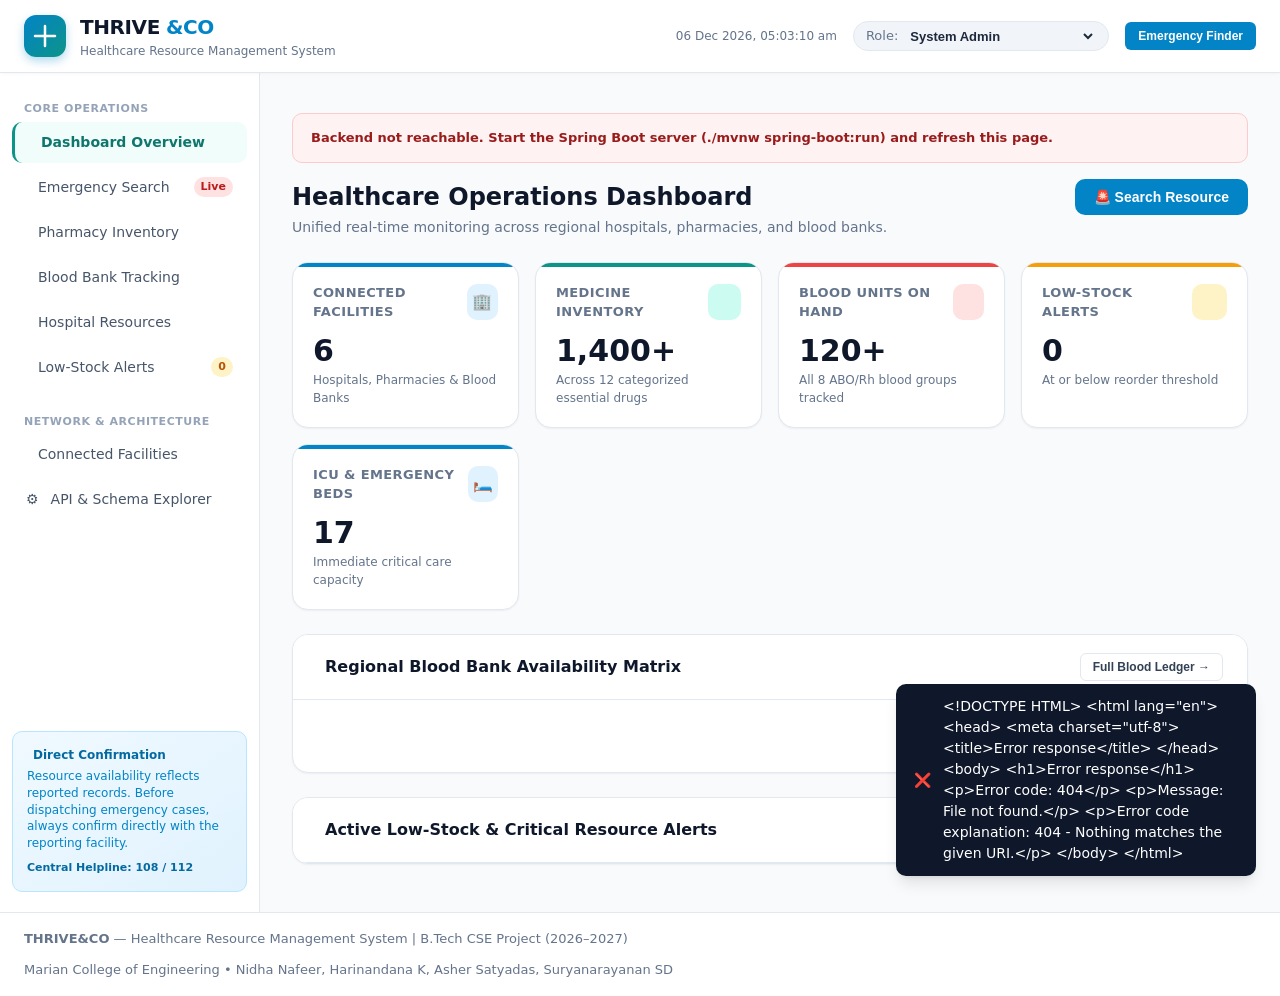
==== src/main/resources/static/index.html @ 0cb7cd48 "feat: initialize Spring Boot backend and migrate project structure to ThriveCo Java application" ====
<!DOCTYPE html>
<html lang="en">
<head>
  <meta charset="UTF-8">
  <meta name="viewport" content="width=device-width, initial-scale=1.0">
  <title>THRIVE&CO - Healthcare Resource Management System</title>
  <link rel="icon" type="image/svg+xml" href="favicon.svg">
  <link rel="stylesheet" href="style.css">
</head>
<body>

  <!-- ACADEMIC BANNER -->
  
    

  <!-- MAIN HEADER -->
  <header class="main-header">
    <div class="brand-section">
      <div class="brand-logo-icon">
        <svg width="24" height="24" viewBox="0 0 24 24" fill="none" stroke="currentColor" stroke-width="2.5" stroke-linecap="round" stroke-linejoin="round">
          <path d="M12 2v20M2 12h20"/>
        </svg>
      </div>
      <div class="brand-titles">
        <h1>THRIVE<span>&amp;CO</span></h1>
        <p>Healthcare Resource Management System</p>
      </div>
    </div>

    <div class="header-controls">
      <div style="font-size: 12px; color: var(--slate-500); display: flex; align-items: center; gap: 6px;">
        <span></span> <span id="liveClock">Loading time...</span>
      </div>

      <!-- ROLE SWITCHER (Chapter 3 & 8) -->
      <div class="role-badge-box">
        <span class="role-label">Role:</span>
        <select id="userRoleSelect" class="role-select">
          <option value="System Admin" selected> System Admin</option>
          <option value="Hospital Staff"> Hospital Staff</option>
          <option value="Pharmacy Staff"> Pharmacy Staff</option>
          <option value="Blood Bank Officer"> Blood Bank Officer</option>
          <option value="Emergency Search User">🔍 Emergency Search User</option>
        </select>
      </div>

      <div class="quick-action-btns">
        <button class="btn btn-primary btn-sm" onclick="window.switchTabToEmergency()">
          Emergency Finder
        </button>
      </div>
    </div>
  </header>

  <!-- APPLICATION SHELL -->
  <div class="app-container">

    <!-- SIDEBAR NAVIGATION -->
    <nav class="sidebar">
      <div>
        <div class="nav-group-title">Core Operations</div>
        <ul class="nav-links">
          <li>
            <a href="#" class="nav-item active" data-tab="dashboard">
              <span></span> Dashboard Overview
            </a>
          </li>
          <li>
            <a href="#" class="nav-item" data-tab="emergency-search">
              <span></span> Emergency Search
              <span class="badge badge-danger">Live</span>
            </a>
          </li>
          <li>
            <a href="#" class="nav-item" data-tab="pharmacy">
              <span></span> Pharmacy Inventory
            </a>
          </li>
          <li>
            <a href="#" class="nav-item" data-tab="blood-bank">
              <span></span> Blood Bank Tracking
            </a>
          </li>
          <li>
            <a href="#" class="nav-item" data-tab="hospital">
              <span></span> Hospital Resources
            </a>
          </li>
          <li>
            <a href="#" class="nav-item" data-tab="alerts">
              <span></span> Low-Stock Alerts
              <span id="sidebarAlertBadge" class="badge badge-warning">0</span>
            </a>
          </li>
        </ul>

        <div class="nav-group-title" style="margin-top: 18px;">Network &amp; Architecture</div>
        <ul class="nav-links">
          <li>
            <a href="#" class="nav-item" data-tab="facilities">
              <span></span> Connected Facilities
            </a>
          </li>
          <li>
            <a href="#" class="nav-item" data-tab="api-explorer">
              <span>⚙️</span> API &amp; Schema Explorer
            </a>
          </li>
        </ul>
      </div>

      <div class="sidebar-bottom-card">
        <h4><span></span> Direct Confirmation</h4>
        <p>Resource availability reflects reported records. Before dispatching emergency cases, always confirm directly with the reporting facility.</p>
        <div style="font-weight: 700; color: #0369a1; font-size: 11px;">Central Helpline: 108 / 112</div>
      </div>
    </nav>

    <!-- CONTENT WORKSPACE -->
    <main class="content-area">

      <!-- ===================================================================
           1. DASHBOARD OVERVIEW TAB
           =================================================================== -->
      <section id="tab-dashboard" class="tab-pane active">
        <div class="page-header">
          <div class="page-header-text">
            <h2>Healthcare Operations Dashboard</h2>
            <p>Unified real-time monitoring across regional hospitals, pharmacies, and blood banks.</p>
          </div>
          <div class="page-actions">
            <button class="btn btn-primary" onclick="window.switchTabToEmergency()">🚨 Search Resource</button>
          </div>
        </div>

        <!-- Metrics Grid -->
        <div class="metrics-grid">
          <div class="metric-card primary">
            <div class="metric-header">
              <span class="metric-title">Connected Facilities</span>
              <div class="metric-icon icon-primary">🏢</div>
            </div>
            <div id="dashCountFacilities" class="metric-value">6</div>
            <div class="metric-sub">Hospitals, Pharmacies &amp; Blood Banks</div>
          </div>

          <div class="metric-card secondary">
            <div class="metric-header">
              <span class="metric-title">Medicine Inventory</span>
              <div class="metric-icon icon-secondary"></div>
            </div>
            <div id="dashCountMedicines" class="metric-value">1,400+</div>
            <div class="metric-sub">Across 12 categorized essential drugs</div>
          </div>

          <div class="metric-card danger">
            <div class="metric-header">
              <span class="metric-title">Blood Units On Hand</span>
              <div class="metric-icon icon-danger"></div>
            </div>
            <div id="dashCountBlood" class="metric-value">120+</div>
            <div class="metric-sub">All 8 ABO/Rh blood groups tracked</div>
          </div>

          <div class="metric-card warning">
            <div class="metric-header">
              <span class="metric-title">Low-Stock Alerts</span>
              <div class="metric-icon icon-warning"></div>
            </div>
            <div id="dashCountAlerts" class="metric-value">0</div>
            <div class="metric-sub">At or below reorder threshold</div>
          </div>

          <div class="metric-card primary">
            <div class="metric-header">
              <span class="metric-title">ICU &amp; Emergency Beds</span>
              <div class="metric-icon icon-primary">🛏️</div>
            </div>
            <div id="dashCountBeds" class="metric-value">17</div>
            <div class="metric-sub">Immediate critical care capacity</div>
          </div>
        </div>

        <!-- Blood Units Quick Glance Matrix -->
        <div class="section-card">
          <div class="section-card-header">
            <h3 class="section-card-title"><span></span> Regional Blood Bank Availability Matrix</h3>
            <button class="btn btn-outline btn-sm" onclick="window.switchTabToBlood()">Full Blood Ledger →</button>
          </div>
          <div class="section-card-body">
            <div id="dashBloodMatrix" class="blood-matrix"></div>
          </div>
        </div>

        <!-- Recent Critical Alerts -->
        <div class="section-card">
          <div class="section-card-header">
            <h3 class="section-card-title"><span></span> Active Low-Stock &amp; Critical Resource Alerts</h3>
            <button class="btn btn-outline btn-sm" onclick="window.switchTabToAlerts()">View All Alerts →</button>
          </div>
          <div class="section-card-body" style="padding: 0;">
            <div id="dashAlertsList"></div>
          </div>
        </div>
      </section>

      <!-- ===================================================================
           2. EMERGENCY RESOURCE SEARCH TAB (Section 5.4)
           =================================================================== -->
      <section id="tab-emergency-search" class="tab-pane">
        <div class="emergency-banner">
          <h3> Emergency Healthcare Resource Search</h3>
          <p>
            Quickly locate emergency medicines, blood group reserves, and critical supplies across participating hospitals and pharmacies. Results display verified reporting facility and freshness timestamps.
          </p>

          <div class="search-mode-tabs">
            <button class="search-mode-btn active" data-mode="all">All Resources</button>
            <button class="search-mode-btn" data-mode="medicine">Medicines Only</button>
            <button class="search-mode-btn" data-mode="blood">Blood Stock Only</button>
          </div>
        </div>

        <div class="section-card">
          <div class="section-card-body">
            <!-- Search bar -->
            <div class="filter-bar">
              <div class="search-input-wrapper">
                <span class="search-icon">🔍</span>
                <input type="text" id="emergencySearchInput" class="search-input" placeholder="Type medicine name (e.g. Adrenaline, Meropenem) or blood group (e.g. O-, A+)...">
              </div>
              <button class="btn btn-outline" onclick="window.resetEmergencySearch()">Clear Filter</button>
            </div>

            <!-- Quick blood chips selector -->
            <div id="searchBloodChipsWrapper" style="margin-bottom: 20px;">
              <span style="font-size: 13px; font-weight: 600; color: var(--slate-600); margin-right: 8px;">Filter Blood Group:</span>
              <div class="blood-selector-chips" style="display: inline-flex;">
                <button class="blood-chip active" data-group="ALL">All</button>
                <button class="blood-chip" data-group="O+">O+</button>
                <button class="blood-chip" data-group="O-">O-</button>
                <button class="blood-chip" data-group="A+">A+</button>
                <button class="blood-chip" data-group="A-">A-</button>
                <button class="blood-chip" data-group="B+">B+</button>
                <button class="blood-chip" data-group="B-">B-</button>
                <button class="blood-chip" data-group="AB+">AB+</button>
                <button class="blood-chip" data-group="AB-">AB-</button>
              </div>
            </div>

            <!-- Search Results Header -->
            <div style="display: flex; justify-content: space-between; align-items: center; margin-bottom: 16px;">
              <h4 style="font-size: 15px; font-weight: 700; color: var(--slate-800);" id="searchResultsCount">Search Results</h4>
              <span style="font-size: 12px; color: var(--slate-500);"> Real-time query matching</span>
            </div>

            <!-- Results Grid -->
            <div id="emergencySearchResults" class="search-results-grid"></div>
          </div>
        </div>
      </section>

      <!-- ===================================================================
           3. PHARMACY INVENTORY TAB (Section 5.2)
           =================================================================== -->
      <section id="tab-pharmacy" class="tab-pane">
        <div class="page-header">
          <div class="page-header-text">
            <h2>Pharmacy Inventory Management</h2>
            <p>Maintain medicine stocks, monitor reorder levels, and manage batch allocations.</p>
          </div>
          <div class="page-actions">
            <button class="btn btn-primary admin-only-action" onclick="window.openAddMedicineModal()">+ Add Medicine Stock</button>
          </div>
        </div>

        <div class="section-card">
          <div class="section-card-body">
            <div class="filter-bar">
              <div class="search-input-wrapper">
                <span class="search-icon">🔍</span>
                <input type="text" id="pharmaSearchInput" class="search-input" placeholder="Search medicine name, category, or generic...">
              </div>
              <select id="pharmaFacilityFilter" class="filter-select">
                <option value="ALL">All Facilities</option>
              </select>
              <label style="display: flex; align-items: center; gap: 8px; font-size: 14px; font-weight: 600; color: var(--slate-700); cursor: pointer;">
                <input type="checkbox" id="pharmaLowStockFilter">
                <span>Show Low-Stock Only (TC-07)</span>
              </label>
            </div>

            <div class="table-responsive">
              <table class="data-table">
                <thead>
                  <tr>
                    <th>Item ID</th>
                    <th>Medicine Name &amp; Batch</th>
                    <th>Therapeutic Category</th>
                    <th>Current Quantity</th>
                    <th>Reorder Level</th>
                    <th>Facility Provider</th>
                    <th>Last Updated</th>
                    <th>Actions</th>
                  </tr>
                </thead>
                <tbody id="pharmacyTableBody"></tbody>
              </table>
            </div>
          </div>
        </div>
      </section>

      <!-- ===================================================================
           4. BLOOD BANK TRACKING TAB (Section 5.3)
           =================================================================== -->
      <section id="tab-blood-bank" class="tab-pane">
        <div class="page-header">
          <div class="page-header-text">
            <h2>Blood Bank Inventory &amp; Transfusion Ledger</h2>
            <p>Track ABO/Rh blood groups, components (PRBC, Platelets, FFP), and storage conditions.</p>
          </div>
          <div class="page-actions">
            <button class="btn btn-danger admin-only-action" onclick="window.openAddBloodModal()">+ Record Blood Units</button>
          </div>
        </div>

        <div class="section-card">
          <div class="section-card-header">
            <h3 class="section-card-title"><span></span> Group Reserve Status</h3>
          </div>
          <div class="section-card-body">
            <div id="bloodBankMatrix" class="blood-matrix"></div>
          </div>
        </div>

        <div class="section-card">
          <div class="section-card-body">
            <div class="filter-bar">
              <select id="bloodGroupFilter" class="filter-select">
                <option value="ALL">All Blood Groups</option>
                <option value="O+">O Positive (O+)</option>
                <option value="O-">O Negative (O-)</option>
                <option value="A+">A Positive (A+)</option>
                <option value="A-">A Negative (A-)</option>
                <option value="B+">B Positive (B+)</option>
                <option value="B-">B Negative (B-)</option>
                <option value="AB+">AB Positive (AB+)</option>
                <option value="AB-">AB Negative (AB-)</option>
              </select>

              <select id="bloodFacilityFilter" class="filter-select">
                <option value="ALL">All Connected Blood Banks</option>
              </select>
            </div>

            <div class="table-responsive">
              <table class="data-table">
                <thead>
                  <tr>
                    <th>Record ID</th>
                    <th>Blood Group</th>
                    <th>Component</th>
                    <th>Available Quantity</th>
                    <th>Stock Status</th>
                    <th>Facility &amp; Temp</th>
                    <th>Last Updated</th>
                    <th>Actions</th>
                  </tr>
                </thead>
                <tbody id="bloodTableBody"></tbody>
              </table>
            </div>
          </div>
        </div>
      </section>

      <!-- ===================================================================
           5. HOSPITAL RESOURCES TAB (Section 5.1)
           =================================================================== -->
      <section id="tab-hospital" class="tab-pane">
        <div class="page-header">
          <div class="page-header-text">
            <h2>Hospital Medical Resources &amp; Bed Capacity</h2>
            <p>Coordinate intensive care beds, ventilator suites, medical oxygen, and monitors.</p>
          </div>
          <div class="page-actions">
            <button class="btn btn-secondary admin-only-action" onclick="window.openAddHospitalResModal()">+ Add Hospital Resource</button>
          </div>
        </div>

        <div class="section-card">
          <div class="section-card-body">
            <div class="table-responsive">
              <table class="data-table">
                <thead>
                  <tr>
                    <th>Resource ID</th>
                    <th>Asset Name &amp; Category</th>
                    <th>Hospital Facility</th>
                    <th>Total Capacity</th>
                    <th>Available Units</th>
                    <th>Utilization</th>
                    <th>Last Updated</th>
                    <th>Actions</th>
                  </tr>
                </thead>
                <tbody id="hospitalTableBody"></tbody>
              </table>
            </div>
          </div>
        </div>
      </section>

      <!-- ===================================================================
           6. LOW-STOCK ALERTS TAB (Section 5.5)
           =================================================================== -->
      <section id="tab-alerts" class="tab-pane">
        <div class="page-header">
          <div class="page-header-text">
            <h2>Automated Low-Stock Alert Center</h2>
            <p>Algorithmic threshold monitoring flags medicine and blood stock needing immediate replenishment.</p>
          </div>
        </div>

        <div class="verification-notice">
          <span>⚙️</span>
          <div>
            <strong>Configurable Reorder Rule (Section 5.5)</strong>
            <p style="margin-top: 2px;">
              Whenever <code>currentQuantity &le; reorderLevel</code>, a Warning flag is raised. Quantities below 50% threshold or &le; 2 units trigger a <strong>Critical Flag</strong>.
            </p>
          </div>
        </div>

        <div id="alertsListContainer"></div>
      </section>

      <!-- ===================================================================
           7. CONNECTED FACILITIES DIRECTORY (Section 5.6)
           =================================================================== -->
      <section id="tab-facilities" class="tab-pane">
        <div class="page-header">
          <div class="page-header-text">
            <h2>Connected Regional Healthcare Network</h2>
            <p>Authorized hospitals, medical stores, community pharmacies, and regional blood banks.</p>
          </div>
          <div class="page-actions">
            <button class="btn btn-primary admin-only-action" onclick="window.openAddFacilityModal()">+ Connect New Facility</button>
          </div>
        </div>

        <div id="facilitiesGrid" class="search-results-grid"></div>
      </section>

      <!-- ===================================================================
           8. API & MONGODB SCHEMA EXPLORER (Chapter 7 & Appendix A)
           =================================================================== -->
      <section id="tab-api-explorer" class="tab-pane">
        <div class="page-header">
          <div class="page-header-text">
            <h2>API Routes &amp; Database Explorer</h2>
            <p>Live Java/Spring Boot REST API responses and the Neon PostgreSQL data model.</p>
          </div>
        </div>

        <div class="metrics-grid">
          <div class="metric-card">
            <span class="metric-title">Test Appendix A API Route</span>
            <div style="display: flex; flex-direction: column; gap: 8px; margin-top: 12px;">
              <button class="btn btn-outline btn-sm" onclick="window.testApiRoute('GET /api/facilities')">GET /api/facilities</button>
              <button class="btn btn-outline btn-sm" onclick="window.testApiRoute('GET /api/medicines')">GET /api/medicines</button>
              <button class="btn btn-outline btn-sm" onclick="window.testApiRoute('GET /api/blood-stock')">GET /api/blood-stock</button>
              <button class="btn btn-outline btn-sm" onclick="window.testApiRoute('GET /api/alerts')">GET /api/alerts</button>
              <button class="btn btn-outline btn-sm" onclick="window.testApiRoute('GET /api/hospital-resources')">GET /api/hospital-resources</button>
              <button class="btn btn-outline btn-sm" onclick="window.testApiRoute('GET /api/users')">GET /api/users</button>
              <button class="btn btn-outline btn-sm" onclick="window.testApiRoute('GET /api/dashboard/metrics')">GET /api/dashboard/metrics</button>
            </div>
          </div>

          <div style="grid-column: span 2;">
            <div class="section-card" style="margin-bottom: 0;">
              <div class="section-card-header">
                <span id="apiActiveRouteTitle" style="font-family: monospace; font-weight: 700; color: #0284c7;">API Response JSON Viewer</span>
                <button class="btn btn-outline btn-sm" onclick="navigator.clipboard.writeText(document.getElementById('apiResponseJson').textContent); window.showToast('Copied JSON payload to clipboard', 'success');">📋 Copy Payload</button>
              </div>
              <div class="section-card-body" style="padding: 12px;">
                <pre id="apiResponseJson" class="code-preview" style="max-height: 380px;">Loading database state...</pre>
              </div>
            </div>
          </div>
        </div>
      </section>

    </main>
  </div>

  <!-- =======================================================================
       MODAL 1: ADD / EDIT MEDICINE (TC-01, TC-02, TC-03)
       ======================================================================= -->
  <div id="medicineModal" class="modal-overlay">
    <div class="modal-dialog">
      <div class="modal-header">
        <h3 id="medFormTitle">Add Medicine Stock Record</h3>
        <button class="modal-close-btn" onclick="window.closeModal('medicineModal')">&times;</button>
      </div>
      <form id="medicineForm">
        <div class="modal-body">
          <input type="hidden" id="medFormId">
          <div class="form-group">
            <label class="form-label" for="medFormName">Medicine Name &amp; Strength *</label>
            <input type="text" id="medFormName" class="form-control" placeholder="e.g. Adrenaline 1mg/ml Injection" required>
          </div>
          <div class="form-row">
            <div class="form-group">
              <label class="form-label" for="medFormCategory">Category</label>
              <select id="medFormCategory" class="form-control">
                <option value="Emergency &amp; Critical Care">Emergency &amp; Critical Care</option>
                <option value="Emergency &amp; Resuscitation">Emergency &amp; Resuscitation</option>
                <option value="Antibiotics">Antibiotics</option>
                <option value="Reserve Antibiotics">Reserve Antibiotics</option>
                <option value="Analgesic &amp; Antipyretic">Analgesic &amp; Antipyretic</option>
                <option value="Cardiovascular &amp; Antiarrhythmic">Cardiovascular &amp; Antiarrhythmic</option>
                <option value="Antiarrhythmic / Cardiac">Antiarrhythmic / Cardiac</option>
                <option value="Anticoagulants">Anticoagulants</option>
                <option value="Intravenous Fluids">Intravenous Fluids</option>
                <option value="Endocrinology">Endocrinology</option>
                <option value="Corticosteroids">Corticosteroids</option>
                <option value="General Therapeutics">General Therapeutics</option>
              </select>
            </div>
            <div class="form-group">
              <label class="form-label" for="medFormFacility">Facility *</label>
              <select id="medFormFacility" class="form-control" required></select>
            </div>
          </div>
          <div class="form-row">
            <div class="form-group">
              <label class="form-label" for="medFormQty">Current Quantity (non-negative) *</label>
              <input type="number" id="medFormQty" class="form-control" min="0" placeholder="0" required>
            </div>
            <div class="form-group">
              <label class="form-label" for="medFormUnit">Unit</label>
              <select id="medFormUnit" class="form-control">
                <option value="Ampoules">Ampoules</option>
                <option value="Vials">Vials</option>
                <option value="Bottles">Bottles</option>
                <option value="Tablets">Tablets</option>
                <option value="Strips">Strips</option>
                <option value="Boxes">Boxes</option>
              </select>
            </div>
          </div>
          <div class="form-row">
            <div class="form-group">
              <label class="form-label" for="medFormReorder">Reorder Threshold *</label>
              <input type="number" id="medFormReorder" class="form-control" min="0" placeholder="25" required>
            </div>
            <div class="form-group">
              <label class="form-label" for="medFormBatch">Batch Number</label>
              <input type="text" id="medFormBatch" class="form-control" placeholder="e.g. BAT-2026A">
            </div>
          </div>
        </div>
        <div class="modal-footer">
          <button type="button" class="btn btn-outline" onclick="window.closeModal('medicineModal')">Cancel</button>
          <button type="submit" class="btn btn-primary">Save Record</button>
        </div>
      </form>
    </div>
  </div>

  <!-- =======================================================================
       MODAL 2: ADD / EDIT BLOOD UNITS (TC-06)
       ======================================================================= -->
  <div id="bloodModal" class="modal-overlay">
    <div class="modal-dialog">
      <div class="modal-header">
        <h3 id="bloodFormTitle">Add Blood Unit Record</h3>
        <button class="modal-close-btn" onclick="window.closeModal('bloodModal')">&times;</button>
      </div>
      <form id="bloodForm">
        <div class="modal-body">
          <input type="hidden" id="bloodFormId">
          <div class="form-row">
            <div class="form-group">
              <label class="form-label" for="bloodFormGroup">Blood Group *</label>
              <select id="bloodFormGroup" class="form-control" required>
                <option value="O+">O Positive (O+)</option>
                <option value="O-">O Negative (O-)</option>
                <option value="A+">A Positive (A+)</option>
                <option value="A-">A Negative (A-)</option>
                <option value="B+">B Positive (B+)</option>
                <option value="B-">B Negative (B-)</option>
                <option value="AB+">AB Positive (AB+)</option>
                <option value="AB-">AB Negative (AB-)</option>
              </select>
            </div>
            <div class="form-group">
              <label class="form-label" for="bloodFormComponent">Component</label>
              <select id="bloodFormComponent" class="form-control">
                <option value="Whole Blood">Whole Blood</option>
                <option value="Packed Red Blood Cells (PRBC)">Packed Red Blood Cells (PRBC)</option>
                <option value="Platelet Concentrate (RDP)">Platelet Concentrate (RDP)</option>
                <option value="Fresh Frozen Plasma (FFP)">Fresh Frozen Plasma (FFP)</option>
              </select>
            </div>
          </div>
          <div class="form-group">
            <label class="form-label" for="bloodFormFacility">Facility *</label>
            <select id="bloodFormFacility" class="form-control" required></select>
          </div>
          <div class="form-row">
            <div class="form-group">
              <label class="form-label" for="bloodFormQty">Quantity (Units) *</label>
              <input type="number" id="bloodFormQty" class="form-control" min="0" required>
            </div>
            <div class="form-group">
              <label class="form-label" for="bloodFormTemp">Storage Temperature</label>
              <input type="text" id="bloodFormTemp" class="form-control" value="2°C - 6°C">
            </div>
          </div>
        </div>
        <div class="modal-footer">
          <button type="button" class="btn btn-outline" onclick="window.closeModal('bloodModal')">Cancel</button>
          <button type="submit" class="btn btn-danger">Save Blood Stock</button>
        </div>
      </form>
    </div>
  </div>

  <!-- =======================================================================
       MODAL 3: ADD / EDIT HOSPITAL RESOURCE
       ======================================================================= -->
  <div id="hospitalModal" class="modal-overlay">
    <div class="modal-dialog">
      <div class="modal-header">
        <h3 id="hospFormTitle">Hospital Medical Resource</h3>
        <button class="modal-close-btn" onclick="window.closeModal('hospitalModal')">&times;</button>
      </div>
      <form id="hospitalForm">
        <div class="modal-body">
          <input type="hidden" id="hospFormId">
          <div class="form-group">
            <label class="form-label" for="hospFormName">Resource Name *</label>
            <input type="text" id="hospFormName" class="form-control" placeholder="e.g. ICU Ventilator Suite" required>
          </div>
          <div class="form-row">
            <div class="form-group">
              <label class="form-label" for="hospFormCat">Category</label>
              <select id="hospFormCat" class="form-control">
                <option value="Intensive Care Beds">Intensive Care Beds</option>
                <option value="Critical Equipment">Critical Equipment</option>
                <option value="Gas &amp; Respiratory">Gas &amp; Respiratory</option>
                <option value="Diagnostic &amp; Monitoring">Diagnostic &amp; Monitoring</option>
                <option value="Wards &amp; Isolation">Wards &amp; Isolation</option>
                <option value="Emergency Care">Emergency Care</option>
              </select>
            </div>
            <div class="form-group">
              <label class="form-label" for="hospFormFacility">Hospital Facility</label>
              <select id="hospFormFacility" class="form-control" required></select>
            </div>
          </div>
          <div class="form-row">
            <div class="form-group">
              <label class="form-label" for="hospFormTotal">Total Capacity *</label>
              <input type="number" id="hospFormTotal" class="form-control" min="1" required>
            </div>
            <div class="form-group">
              <label class="form-label" for="hospFormAvail">Available Units *</label>
              <input type="number" id="hospFormAvail" class="form-control" min="0" required>
            </div>
          </div>
          <div class="form-row">
            <div class="form-group">
              <label class="form-label" for="hospFormThreshold">Reorder / Alert Threshold</label>
              <input type="number" id="hospFormThreshold" class="form-control" min="0" value="3">
            </div>
            <div class="form-group">
              <label class="form-label" for="hospFormUnit">Unit</label>
              <input type="text" id="hospFormUnit" class="form-control" value="Beds">
            </div>
          </div>
        </div>
        <div class="modal-footer">
          <button type="button" class="btn btn-outline" onclick="window.closeModal('hospitalModal')">Cancel</button>
          <button type="submit" class="btn btn-secondary">Save Resource</button>
        </div>
      </form>
    </div>
  </div>

  <!-- =======================================================================
       MODAL 4: DIRECT CONFIRMATION PROTOCOL
       ======================================================================= -->
  <div id="confirmModal" class="modal-overlay">
    <div class="modal-dialog">
      <div class="modal-header">
        <h3>Direct Confirmation Protocol</h3>
        <button class="modal-close-btn" onclick="window.closeModal('confirmModal')">&times;</button>
      </div>
      <div class="modal-body" id="confirmModalBody"></div>
      <div class="modal-footer">
        <button type="button" class="btn btn-outline" onclick="window.closeModal('confirmModal')">Close Window</button>
        <button type="button" class="btn btn-primary" onclick="window.closeModal('confirmModal'); window.showToast('Direct confirmation recorded with facility desk', 'success');">Confirm &amp; Proceed</button>
      </div>
    </div>
  </div>

  <!-- =======================================================================
       MODAL 5: CONNECT NEW FACILITY
       ======================================================================= -->
  <div id="facilityModal" class="modal-overlay">
    <div class="modal-dialog">
      <div class="modal-header">
        <h3>Connect Healthcare Facility</h3>
        <button class="modal-close-btn" onclick="window.closeModal('facilityModal')">&times;</button>
      </div>
      <form id="facilityForm">
        <div class="modal-body">
          <div class="form-group">
            <label class="form-label" for="facFormName">Facility Name *</label>
            <input type="text" id="facFormName" class="form-control" placeholder="e.g. Government Medical College Hospital" required>
          </div>
          <div class="form-row">
            <div class="form-group">
              <label class="form-label" for="facFormType">Facility Type</label>
              <select id="facFormType" class="form-control">
                <option value="Hospital">Hospital</option>
                <option value="Pharmacy">Pharmacy</option>
                <option value="Blood Bank">Blood Bank</option>
              </select>
            </div>
            <div class="form-group">
              <label class="form-label" for="facFormCoordinator">Lead Coordinator</label>
              <input type="text" id="facFormCoordinator" class="form-control" placeholder="e.g. Dr. A. Menon">
            </div>
          </div>
          <div class="form-group">
            <label class="form-label" for="facFormAddress">Address *</label>
            <input type="text" id="facFormAddress" class="form-control" placeholder="Street, City, State, PIN" required>
          </div>
          <div class="form-row">
            <div class="form-group">
              <label class="form-label" for="facFormPhone">Desk Phone *</label>
              <input type="text" id="facFormPhone" class="form-control" placeholder="+91 471 ...">
            </div>
            <div class="form-group">
              <label class="form-label" for="facFormEmergency">24/7 Emergency Line *</label>
              <input type="text" id="facFormEmergency" class="form-control" placeholder="108 or +91 471 ...">
            </div>
          </div>
        </div>
        <div class="modal-footer">
          <button type="button" class="btn btn-outline" onclick="window.closeModal('facilityModal')">Cancel</button>
          <button type="submit" class="btn btn-primary">Connect Facility</button>
        </div>
      </form>
    </div>
  </div>

  <!-- TOAST CONTAINER -->
  <div id="toastContainer" class="toast-container"></div>

  <!-- FOOTER -->
  <footer class="site-footer">
    <div>
      <strong>THRIVE&CO</strong> — Healthcare Resource Management System | B.Tech CSE Project (2026–2027)
    </div>
    <div>
      Marian College of Engineering • Nidha Nafeer, Harinandana K, Asher Satyadas, Suryanarayanan SD
    </div>
  </footer>

  <!-- SCRIPT INCLUSIONS -->
  <script src="./api.js"></script>
  <script src="./app.js"></script>

  <!-- QUICK NAVIGATION HELPER FUNCTIONS -->
  <script>
    window.switchTabToEmergency = function() {
      const tabBtn = document.querySelector('.nav-item[data-tab="emergency-search"]');
      if (tabBtn) tabBtn.click();
    };
    window.switchTabToBlood = function() {
      const tabBtn = document.querySelector('.nav-item[data-tab="blood-bank"]');
      if (tabBtn) tabBtn.click();
    };
    window.switchTabToAlerts = function() {
      const tabBtn = document.querySelector('.nav-item[data-tab="alerts"]');
      if (tabBtn) tabBtn.click();
    };
  </script>
</body>
</html>
---- src/main/resources/static/style.css ----
/* ==========================================================================
   THRIVE&CO - Healthcare Resource Management System
   CSS Design System & Styles
   Marian College of Engineering | CSE 2026-2027
   ========================================================================== */

:root {
  --primary: #0284c7;
  --primary-dark: #0369a1;
  --primary-light: #e0f2fe;
  --secondary: #0d9488;
  --secondary-dark: #0f766e;
  --accent: #6366f1;
  --danger: #ef4444;
  --danger-light: #fee2e2;
  --danger-dark: #b91c1c;
  --warning: #f59e0b;
  --warning-light: #fef3c7;
  --success: #10b981;
  --success-light: #d1fae5;
  --slate-50: #f8fafc;
  --slate-100: #f1f5f9;
  --slate-200: #e2e8f0;
  --slate-300: #cbd5e1;
  --slate-400: #94a3b8;
  --slate-500: #64748b;
  --slate-600: #475569;
  --slate-700: #334155;
  --slate-800: #1e293b;
  --slate-900: #0f172a;
  
  --bg-body: #f8fafc;
  --bg-card: #ffffff;
  --text-main: #0f172a;
  --text-muted: #64748b;
  --border-color: #e2e8f0;
  --radius-sm: 6px;
  --radius-md: 10px;
  --radius-lg: 16px;
  --radius-full: 9999px;
  --shadow-sm: 0 1px 2px 0 rgb(0 0 0 / 0.05);
  --shadow-md: 0 4px 6px -1px rgb(0 0 0 / 0.1), 0 2px 4px -2px rgb(0 0 0 / 0.1);
  --shadow-lg: 0 10px 15px -3px rgb(0 0 0 / 0.1), 0 4px 6px -4px rgb(0 0 0 / 0.1);
  --transition: all 0.2s cubic-bezier(0.4, 0, 0.2, 1);
  --font-sans: system-ui, -apple-system, BlinkMacSystemFont, 'Segoe UI', Roboto, Helvetica, Arial, sans-serif;
}

* {
  box-sizing: border-box;
  margin: 0;
  padding: 0;
}

body {
  font-family: var(--font-sans);
  background-color: var(--bg-body);
  color: var(--text-main);
  line-height: 1.5;
  -webkit-font-smoothing: antialiased;
  min-height: 100vh;
  display: flex;
  flex-direction: column;
}

/* TOP ACADEMIC BANNER */
.academic-ribbon {
  background: linear-gradient(90deg, #0f172a 0%, #1e293b 100%);
  color: #94a3b8;
  font-size: 12px;
  padding: 6px 20px;
  display: flex;
  justify-content: space-between;
  align-items: center;
  border-bottom: 1px solid rgba(255, 255, 255, 0.08);
}
.academic-ribbon a {
  color: #38bdf8;
  text-decoration: none;
}
.academic-ribbon .team-tag {
  color: #e2e8f0;
  font-weight: 500;
}

/* MAIN HEADER */
.main-header {
  background: #ffffff;
  border-bottom: 1px solid var(--border-color);
  padding: 12px 24px;
  display: flex;
  justify-content: space-between;
  align-items: center;
  position: sticky;
  top: 0;
  z-index: 40;
  box-shadow: 0 1px 3px 0 rgba(0,0,0,0.03);
}

.brand-section {
  display: flex;
  align-items: center;
  gap: 14px;
}

.brand-logo-icon {
  width: 42px;
  height: 42px;
  background: linear-gradient(135deg, #0284c7, #0d9488);
  border-radius: 12px;
  display: flex;
  align-items: center;
  justify-content: center;
  color: white;
  box-shadow: 0 4px 10px rgba(2, 132, 199, 0.3);
}

.brand-titles h1 {
  font-size: 20px;
  font-weight: 800;
  letter-spacing: -0.02em;
  color: #0f172a;
  display: flex;
  align-items: center;
  gap: 6px;
}
.brand-titles h1 span {
  color: #0284c7;
}
.brand-titles p {
  font-size: 12px;
  color: var(--text-muted);
  font-weight: 500;
}

.header-controls {
  display: flex;
  align-items: center;
  gap: 16px;
}

.role-badge-box {
  display: flex;
  align-items: center;
  background: var(--slate-100);
  border: 1px solid var(--slate-200);
  padding: 4px 12px;
  border-radius: var(--radius-full);
  gap: 8px;
  font-size: 13px;
}
.role-badge-box .role-label {
  color: var(--slate-500);
}
.role-badge-box .role-select {
  background: transparent;
  border: none;
  font-weight: 600;
  color: var(--slate-800);
  cursor: pointer;
  outline: none;
  font-size: 13px;
}

.quick-action-btns {
  display: flex;
  gap: 10px;
}

/* APP SHELL / LAYOUT */
.app-container {
  display: flex;
  flex: 1;
  min-height: calc(100vh - 95px);
}

/* SIDEBAR NAVIGATION */
.sidebar {
  width: 260px;
  background: #ffffff;
  border-right: 1px solid var(--border-color);
  padding: 20px 12px;
  display: flex;
  flex-direction: column;
  justify-content: space-between;
  flex-shrink: 0;
}

.nav-group-title {
  font-size: 11px;
  font-weight: 700;
  text-transform: uppercase;
  letter-spacing: 0.05em;
  color: var(--slate-400);
  padding: 8px 12px 4px;
}

.nav-links {
  list-style: none;
  display: flex;
  flex-direction: column;
  gap: 4px;
}

.nav-item {
  display: flex;
  align-items: center;
  gap: 12px;
  padding: 10px 14px;
  border-radius: var(--radius-md);
  color: var(--slate-600);
  font-size: 14px;
  font-weight: 500;
  cursor: pointer;
  transition: var(--transition);
  text-decoration: none;
  user-select: none;
}
.nav-item:hover {
  background-color: var(--slate-100);
  color: var(--slate-900);
}
.nav-item.active {
  background-color: #f0fdfa;
  color: #0f766e;
  font-weight: 600;
  border-left: 3px solid #0d9488;
}
.nav-item .badge {
  margin-left: auto;
  font-size: 11px;
  padding: 2px 7px;
  border-radius: var(--radius-full);
  font-weight: 700;
}
.badge-danger {
  background-color: var(--danger-light);
  color: var(--danger-dark);
}
.badge-warning {
  background-color: var(--warning-light);
  color: #b45309;
}
.badge-success {
  background-color: var(--success-light);
  color: #065f46;
}
.badge-primary {
  background-color: var(--primary-light);
  color: var(--primary-dark);
}

.sidebar-bottom-card {
  background: linear-gradient(145deg, #f0f9ff, #e0f2fe);
  border: 1px solid #bae6fd;
  border-radius: var(--radius-md);
  padding: 14px;
  font-size: 12px;
}
.sidebar-bottom-card h4 {
  color: #0369a1;
  font-weight: 700;
  margin-bottom: 4px;
  display: flex;
  align-items: center;
  gap: 6px;
}
.sidebar-bottom-card p {
  color: #0284c7;
  line-height: 1.4;
  margin-bottom: 8px;
}

/* MAIN CONTENT AREA */
.content-area {
  flex: 1;
  padding: 24px 32px;
  overflow-y: auto;
  max-width: 1440px;
}

/* TAB CONTENT PANELS */
.tab-pane {
  display: none;
  animation: fadeIn 0.25s ease-in-out;
}
.tab-pane.active {
  display: block;
}

@keyframes fadeIn {
  from { opacity: 0; transform: translateY(4px); }
  to { opacity: 1; transform: translateY(0); }
}

/* PAGE HEADER */
.page-header {
  display: flex;
  justify-content: space-between;
  align-items: flex-start;
  margin-bottom: 24px;
  flex-wrap: wrap;
  gap: 16px;
}
.page-header-text h2 {
  font-size: 24px;
  font-weight: 700;
  color: var(--slate-900);
}
.page-header-text p {
  color: var(--text-muted);
  font-size: 14px;
  margin-top: 2px;
}
.page-actions {
  display: flex;
  gap: 10px;
}

/* CARDS & METRIC WIDGETS */
.metrics-grid {
  display: grid;
  grid-template-columns: repeat(auto-fit, minmax(220px, 1fr));
  gap: 16px;
  margin-bottom: 24px;
}

.metric-card {
  background: var(--bg-card);
  border: 1px solid var(--border-color);
  border-radius: var(--radius-lg);
  padding: 20px;
  box-shadow: var(--shadow-sm);
  display: flex;
  flex-direction: column;
  transition: var(--transition);
  position: relative;
  overflow: hidden;
}
.metric-card:hover {
  transform: translateY(-2px);
  box-shadow: var(--shadow-md);
}
.metric-card::before {
  content: '';
  position: absolute;
  top: 0;
  left: 0;
  right: 0;
  height: 4px;
  background: var(--slate-200);
}
.metric-card.primary::before { background: var(--primary); }
.metric-card.secondary::before { background: var(--secondary); }
.metric-card.danger::before { background: var(--danger); }
.metric-card.warning::before { background: var(--warning); }

.metric-header {
  display: flex;
  justify-content: space-between;
  align-items: center;
  margin-bottom: 12px;
}
.metric-title {
  font-size: 13px;
  font-weight: 600;
  color: var(--slate-500);
  text-transform: uppercase;
  letter-spacing: 0.03em;
}
.metric-icon {
  width: 36px;
  height: 36px;
  border-radius: 10px;
  display: flex;
  align-items: center;
  justify-content: center;
}
.icon-primary { background: var(--primary-light); color: var(--primary); }
.icon-secondary { background: #ccfbf1; color: var(--secondary); }
.icon-danger { background: var(--danger-light); color: var(--danger); }
.icon-warning { background: var(--warning-light); color: var(--warning); }

.metric-value {
  font-size: 30px;
  font-weight: 800;
  color: var(--slate-900);
  line-height: 1.1;
  margin-bottom: 4px;
}
.metric-sub {
  font-size: 12px;
  color: var(--text-muted);
}

/* SECTION CARD */
.section-card {
  background: var(--bg-card);
  border: 1px solid var(--border-color);
  border-radius: var(--radius-lg);
  box-shadow: var(--shadow-sm);
  margin-bottom: 24px;
  overflow: hidden;
}
.section-card-header {
  padding: 18px 24px;
  border-bottom: 1px solid var(--border-color);
  display: flex;
  justify-content: space-between;
  align-items: center;
  background: #ffffff;
  flex-wrap: wrap;
  gap: 12px;
}
.section-card-title {
  font-size: 16px;
  font-weight: 700;
  color: var(--slate-900);
  display: flex;
  align-items: center;
  gap: 8px;
}
.section-card-body {
  padding: 24px;
}

/* SEARCH & FILTER CONTROLS */
.filter-bar {
  display: flex;
  gap: 12px;
  flex-wrap: wrap;
  align-items: center;
  margin-bottom: 20px;
}

.search-input-wrapper {
  flex: 1;
  min-width: 240px;
  position: relative;
}
.search-icon {
  position: absolute;
  left: 14px;
  top: 50%;
  transform: translateY(-50%);
  color: var(--slate-400);
}
.search-input {
  width: 100%;
  padding: 10px 14px 10px 42px;
  border: 1px solid var(--border-color);
  border-radius: var(--radius-md);
  font-size: 14px;
  outline: none;
  transition: var(--transition);
  background: #ffffff;
}
.search-input:focus {
  border-color: var(--primary);
  box-shadow: 0 0 0 3px rgba(2, 132, 199, 0.15);
}

.filter-select {
  padding: 10px 14px;
  border: 1px solid var(--border-color);
  border-radius: var(--radius-md);
  font-size: 14px;
  outline: none;
  background: #ffffff;
  color: var(--slate-700);
  cursor: pointer;
}
.filter-select:focus {
  border-color: var(--primary);
}

/* BUTTONS */
.btn {
  display: inline-flex;
  align-items: center;
  justify-content: center;
  gap: 8px;
  padding: 9px 18px;
  border-radius: var(--radius-md);
  font-size: 14px;
  font-weight: 600;
  cursor: pointer;
  transition: var(--transition);
  border: 1px solid transparent;
  outline: none;
  text-decoration: none;
}
.btn-primary {
  background: #0284c7;
  color: #ffffff;
}
.btn-primary:hover {
  background: #0369a1;
}
.btn-secondary {
  background: #0d9488;
  color: #ffffff;
}
.btn-secondary:hover {
  background: #0f766e;
}
.btn-outline {
  background: transparent;
  border-color: var(--border-color);
  color: var(--slate-700);
}
.btn-outline:hover {
  background: var(--slate-100);
  color: var(--slate-900);
}
.btn-danger {
  background: var(--danger);
  color: white;
}
.btn-danger:hover {
  background: var(--danger-dark);
}
.btn-sm {
  padding: 6px 12px;
  font-size: 12px;
  border-radius: var(--radius-sm);
}

/* TABLES */
.table-responsive {
  width: 100%;
  overflow-x: auto;
}
.data-table {
  width: 100%;
  border-collapse: collapse;
  text-align: left;
  font-size: 14px;
}
.data-table th {
  background-color: var(--slate-50);
  padding: 12px 16px;
  font-weight: 600;
  color: var(--slate-600);
  border-bottom: 1px solid var(--border-color);
  white-space: nowrap;
}
.data-table td {
  padding: 14px 16px;
  border-bottom: 1px solid var(--border-color);
  color: var(--slate-800);
  vertical-align: middle;
}
.data-table tbody tr:hover {
  background-color: #f8fafc;
}
.data-table tbody tr:last-child td {
  border-bottom: none;
}

/* STATUS CHIPS */
.status-pill {
  display: inline-flex;
  align-items: center;
  gap: 6px;
  padding: 3px 10px;
  border-radius: var(--radius-full);
  font-size: 12px;
  font-weight: 600;
}
.status-pill::before {
  content: '';
  width: 6px;
  height: 6px;
  border-radius: 50%;
}
.status-pill.status-available {
  background-color: #d1fae5;
  color: #065f46;
}
.status-pill.status-available::before { background-color: #10b981; }

.status-pill.status-low {
  background-color: #fef3c7;
  color: #92400e;
}
.status-pill.status-low::before { background-color: #f59e0b; }

.status-pill.status-critical {
  background-color: #fee2e2;
  color: #991b1b;
}
.status-pill.status-critical::before { background-color: #ef4444; }

.status-pill.status-reserved {
  background-color: #e0e7ff;
  color: #3730a3;
}
.status-pill.status-reserved::before { background-color: #6366f1; }

/* EMERGENCY SEARCH SECTION */
.emergency-banner {
  background: linear-gradient(135deg, #0369a1 0%, #0f766e 100%);
  color: white;
  border-radius: var(--radius-lg);
  padding: 28px;
  margin-bottom: 24px;
  position: relative;
  overflow: hidden;
  box-shadow: var(--shadow-md);
}
.emergency-banner h3 {
  font-size: 22px;
  font-weight: 800;
  margin-bottom: 8px;
}
.emergency-banner p {
  color: #e0f2fe;
  font-size: 14px;
  max-width: 800px;
  line-height: 1.5;
}

.search-mode-tabs {
  display: inline-flex;
  background: rgba(255, 255, 255, 0.15);
  backdrop-filter: blur(8px);
  padding: 4px;
  border-radius: var(--radius-full);
  margin-top: 18px;
  gap: 4px;
}
.search-mode-btn {
  padding: 7px 18px;
  border: none;
  background: transparent;
  color: white;
  border-radius: var(--radius-full);
  font-size: 13px;
  font-weight: 600;
  cursor: pointer;
  transition: var(--transition);
}
.search-mode-btn.active {
  background: white;
  color: #0369a1;
  box-shadow: var(--shadow-sm);
}

.blood-selector-chips {
  display: flex;
  gap: 8px;
  flex-wrap: wrap;
  margin-top: 12px;
}
.blood-chip {
  padding: 8px 16px;
  border: 1px solid var(--border-color);
  background: white;
  border-radius: var(--radius-md);
  font-size: 14px;
  font-weight: 700;
  color: var(--slate-700);
  cursor: pointer;
  transition: var(--transition);
}
.blood-chip:hover {
  border-color: #ef4444;
  color: #ef4444;
}
.blood-chip.active {
  background: #ef4444;
  border-color: #ef4444;
  color: white;
  box-shadow: 0 2px 6px rgba(239, 68, 68, 0.3);
}

.verification-notice {
  background: #fffbeb;
  border: 1px solid #fde68a;
  border-left: 4px solid #f59e0b;
  border-radius: var(--radius-md);
  padding: 14px 18px;
  margin-bottom: 20px;
  font-size: 13px;
  color: #92400e;
  display: flex;
  gap: 12px;
  align-items: flex-start;
}

/* SEARCH RESULT CARDS */
.search-results-grid {
  display: grid;
  grid-template-columns: repeat(auto-fill, minmax(320px, 1fr));
  gap: 16px;
}
.result-card {
  background: white;
  border: 1px solid var(--border-color);
  border-radius: var(--radius-lg);
  padding: 20px;
  transition: var(--transition);
  box-shadow: var(--shadow-sm);
  display: flex;
  flex-direction: column;
  justify-content: space-between;
}
.result-card:hover {
  transform: translateY(-2px);
  border-color: #38bdf8;
  box-shadow: var(--shadow-md);
}
.result-card-top {
  display: flex;
  justify-content: space-between;
  align-items: flex-start;
  margin-bottom: 12px;
}
.result-name {
  font-size: 17px;
  font-weight: 700;
  color: var(--slate-900);
}
.result-category {
  font-size: 12px;
  color: var(--text-muted);
}
.result-facility-info {
  background: var(--slate-50);
  border-radius: var(--radius-md);
  padding: 12px;
  margin: 12px 0;
  font-size: 13px;
}
.facility-name {
  font-weight: 700;
  color: var(--slate-800);
  display: flex;
  align-items: center;
  gap: 6px;
}
.facility-address {
  color: var(--text-muted);
  font-size: 12px;
  margin-top: 4px;
}
.result-card-footer {
  display: flex;
  justify-content: space-between;
  align-items: center;
  padding-top: 12px;
  border-top: 1px solid var(--slate-100);
  margin-top: 8px;
}
.result-quantity {
  font-size: 18px;
  font-weight: 800;
  color: #0369a1;
}
.result-quantity span {
  font-size: 12px;
  font-weight: 500;
  color: var(--text-muted);
}

/* BLOOD GRID */
.blood-matrix {
  display: grid;
  grid-template-columns: repeat(auto-fit, minmax(130px, 1fr));
  gap: 14px;
  margin-bottom: 24px;
}
.blood-card {
  background: white;
  border: 1px solid var(--border-color);
  border-radius: var(--radius-md);
  padding: 16px;
  text-align: center;
  box-shadow: var(--shadow-sm);
  position: relative;
  overflow: hidden;
  transition: var(--transition);
}
.blood-card:hover {
  transform: translateY(-2px);
}
.blood-badge-type {
  display: inline-block;
  font-size: 22px;
  font-weight: 900;
  color: #dc2626;
  margin-bottom: 4px;
}
.blood-units-count {
  font-size: 20px;
  font-weight: 800;
  color: var(--slate-800);
}
.blood-card-status {
  font-size: 11px;
  font-weight: 600;
  margin-top: 4px;
}

/* MODALS */
.modal-overlay {
  position: fixed;
  inset: 0;
  background: rgba(15, 23, 42, 0.6);
  backdrop-filter: blur(4px);
  display: none;
  align-items: center;
  justify-content: center;
  z-index: 100;
  padding: 20px;
}
.modal-overlay.active {
  display: flex;
}
.modal-dialog {
  background: white;
  border-radius: var(--radius-lg);
  width: 100%;
  max-width: 560px;
  box-shadow: 0 20px 25px -5px rgb(0 0 0 / 0.1), 0 8px 10px -6px rgb(0 0 0 / 0.1);
  overflow: hidden;
  animation: modalPop 0.2s ease-out;
}
@keyframes modalPop {
  from { opacity: 0; transform: scale(0.96); }
  to { opacity: 1; transform: scale(1); }
}
.modal-header {
  padding: 18px 24px;
  border-bottom: 1px solid var(--border-color);
  display: flex;
  justify-content: space-between;
  align-items: center;
}
.modal-header h3 {
  font-size: 18px;
  font-weight: 700;
  color: var(--slate-900);
}
.modal-close-btn {
  background: transparent;
  border: none;
  font-size: 20px;
  color: var(--slate-400);
  cursor: pointer;
  padding: 4px;
  border-radius: var(--radius-sm);
}
.modal-close-btn:hover {
  color: var(--slate-700);
}
.modal-body {
  padding: 24px;
  max-height: 80vh;
  overflow-y: auto;
}
.modal-footer {
  padding: 16px 24px;
  border-top: 1px solid var(--border-color);
  background: var(--slate-50);
  display: flex;
  justify-content: flex-end;
  gap: 12px;
}

/* FORM ELEMENTS */
.form-group {
  margin-bottom: 16px;
}
.form-label {
  display: block;
  font-size: 13px;
  font-weight: 600;
  color: var(--slate-700);
  margin-bottom: 6px;
}
.form-control {
  width: 100%;
  padding: 10px 14px;
  border: 1px solid var(--border-color);
  border-radius: var(--radius-md);
  font-size: 14px;
  color: var(--slate-800);
  outline: none;
  transition: var(--transition);
}
.form-control:focus {
  border-color: var(--primary);
  box-shadow: 0 0 0 3px rgba(2, 132, 199, 0.15);
}
.form-row {
  display: grid;
  grid-template-columns: 1fr 1fr;
  gap: 14px;
}

/* DIRECT CONFIRMATION PROTOCOL CARD */
.call-confirm-box {
  background: #f0fdf4;
  border: 1px solid #bbf7d0;
  border-radius: var(--radius-md);
  padding: 16px;
  margin-bottom: 16px;
}
.phone-dial-btn {
  display: flex;
  align-items: center;
  justify-content: center;
  gap: 10px;
  background: #16a34a;
  color: white;
  text-decoration: none;
  padding: 12px;
  border-radius: var(--radius-md);
  font-weight: 700;
  font-size: 16px;
  margin-top: 12px;
}
.phone-dial-btn:hover {
  background: #15803d;
}

/* TOAST NOTIFICATION */
.toast-container {
  position: fixed;
  bottom: 24px;
  right: 24px;
  display: flex;
  flex-direction: column;
  gap: 10px;
  z-index: 1000;
}
.toast {
  background: var(--slate-900);
  color: white;
  padding: 12px 18px;
  border-radius: var(--radius-md);
  font-size: 14px;
  box-shadow: var(--shadow-lg);
  display: flex;
  align-items: center;
  gap: 12px;
  animation: slideToast 0.3s ease-out;
  max-width: 360px;
}
@keyframes slideToast {
  from { transform: translateX(100%); opacity: 0; }
  to { transform: translateX(0); opacity: 1; }
}

/* FOOTER */
.site-footer {
  background: white;
  border-top: 1px solid var(--border-color);
  padding: 16px 24px;
  font-size: 13px;
  color: var(--text-muted);
  display: flex;
  justify-content: space-between;
  align-items: center;
  flex-wrap: wrap;
  gap: 12px;
}

/* API EXPLORER CODE BLOCKS */
.code-preview {
  background: #0f172a;
  color: #e2e8f0;
  padding: 16px;
  border-radius: var(--radius-md);
  font-family: 'Courier New', Courier, monospace;
  font-size: 13px;
  overflow-x: auto;
  line-height: 1.5;
}

/* RESPONSIVE */
@media (max-width: 900px) {
  .app-container {
    flex-direction: column;
  }
  .sidebar {
    width: 100%;
    border-right: none;
    border-bottom: 1px solid var(--border-color);
  }
  .content-area {
    padding: 16px;
  }
  .form-row {
    grid-template-columns: 1fr;
  }
}
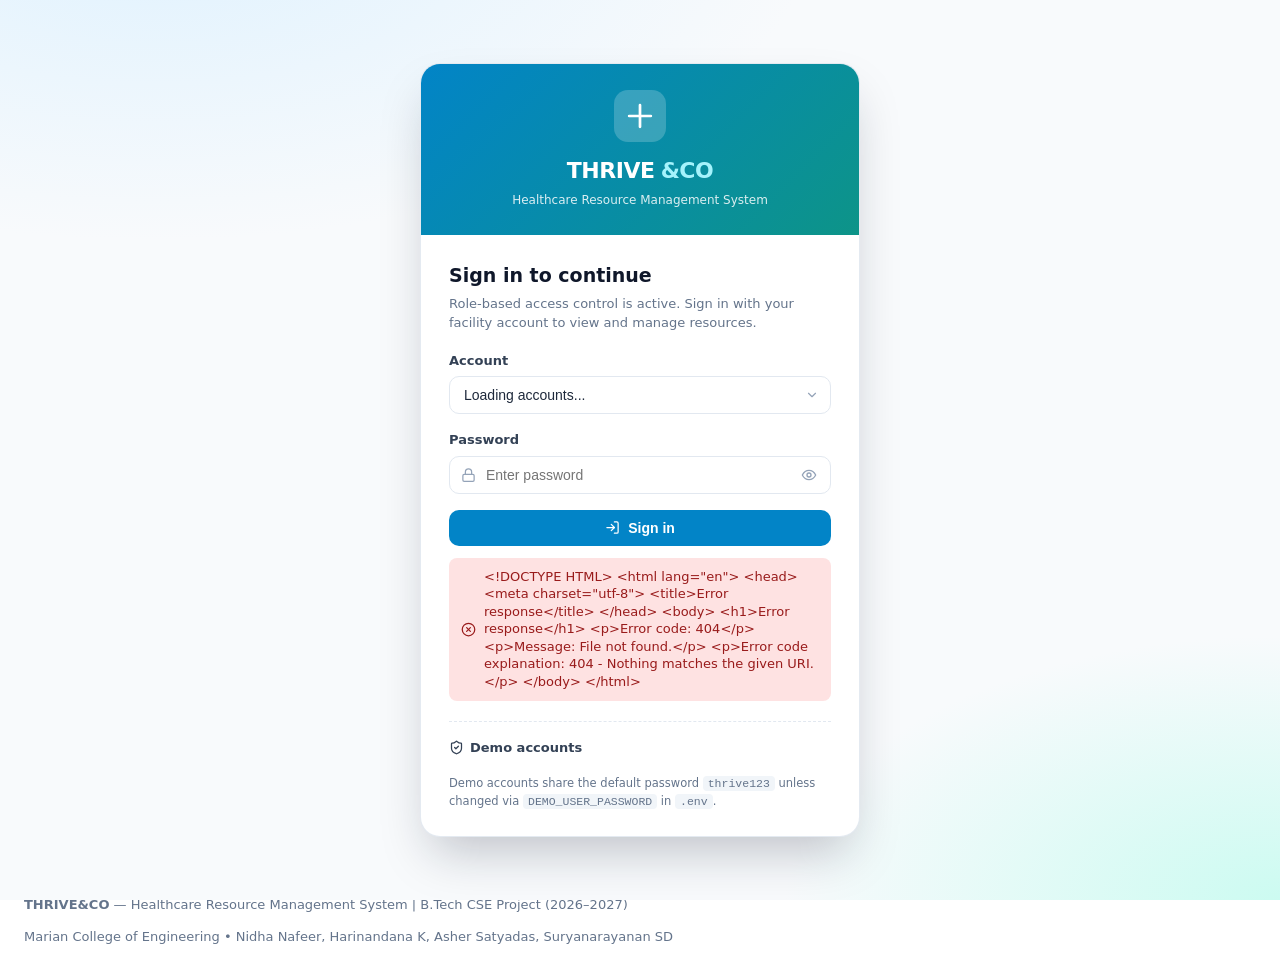
==== commit 620440f5: "feat(auth): implement RBAC authentication system, UI session management, and deployment docs - Add b" ====
--- a/src/main/resources/static/index.html
+++ b/src/main/resources/static/index.html
@@ -9,15 +9,11 @@
 </head>
 <body>
 
-  <!-- ACADEMIC BANNER -->
-  
-    
-
   <!-- MAIN HEADER -->
   <header class="main-header">
     <div class="brand-section">
       <div class="brand-logo-icon">
-        <svg width="24" height="24" viewBox="0 0 24 24" fill="none" stroke="currentColor" stroke-width="2.5" stroke-linecap="round" stroke-linejoin="round">
+        <svg width="24" height="24" viewBox="0 0 24 24" fill="none" stroke="currentColor" stroke-width="2.5" stroke-linecap="round" stroke-linejoin="round" aria-hidden="true">
           <path d="M12 2v20M2 12h20"/>
         </svg>
       </div>
@@ -28,24 +24,44 @@
     </div>
 
     <div class="header-controls">
-      <div style="font-size: 12px; color: var(--slate-500); display: flex; align-items: center; gap: 6px;">
-        <span></span> <span id="liveClock">Loading time...</span>
-      </div>
-
-      <!-- ROLE SWITCHER (Chapter 3 & 8) -->
-      <div class="role-badge-box">
-        <span class="role-label">Role:</span>
-        <select id="userRoleSelect" class="role-select">
-          <option value="System Admin" selected> System Admin</option>
-          <option value="Hospital Staff"> Hospital Staff</option>
-          <option value="Pharmacy Staff"> Pharmacy Staff</option>
-          <option value="Blood Bank Officer"> Blood Bank Officer</option>
-          <option value="Emergency Search User">🔍 Emergency Search User</option>
-        </select>
+      <div class="header-clock" title="Local date and time">
+        <svg class="i" width="14" height="14" viewBox="0 0 24 24" fill="none" stroke="currentColor" stroke-width="2" stroke-linecap="round" stroke-linejoin="round" aria-hidden="true"><circle cx="12" cy="12" r="10"/><polyline points="12 6 12 12 16 14"/></svg>
+        <span id="liveClock">Loading time...</span>
+      </div>
+
+      <!-- SESSION / RBAC ACCOUNT CHIP (Chapter 3 & 8) -->
+      <div class="session-chip" id="sessionChip">
+        <button type="button" class="user-chip-btn" id="userChipBtn" aria-haspopup="menu" aria-expanded="false" title="Account &amp; access">
+          <span class="user-avatar" id="userAvatar" aria-hidden="true">--</span>
+          <span class="user-chip-text">
+            <span class="user-chip-name" id="userNameText">Signed out</span>
+            <span class="user-chip-role" id="userRoleText">&nbsp;</span>
+          </span>
+          <svg class="i caret" width="14" height="14" viewBox="0 0 24 24" fill="none" stroke="currentColor" stroke-width="2" stroke-linecap="round" stroke-linejoin="round" aria-hidden="true"><path d="m6 9 6 6 6-6"/></svg>
+        </button>
+        <div class="user-menu" id="userMenu" role="menu" aria-label="Account menu" hidden>
+          <div class="user-menu-head">
+            <span class="user-avatar lg" id="userMenuAvatar" aria-hidden="true">--</span>
+            <div>
+              <strong id="userMenuName">-</strong>
+              <span id="userMenuMeta" class="user-menu-meta">-</span>
+            </div>
+          </div>
+          <p class="user-menu-privileges" id="userMenuPrivileges"></p>
+          <button type="button" class="user-menu-item" id="switchAccountBtn" role="menuitem">
+            <svg class="i" width="15" height="15" viewBox="0 0 24 24" fill="none" stroke="currentColor" stroke-width="2" stroke-linecap="round" stroke-linejoin="round" aria-hidden="true"><path d="M9 21H5a2 2 0 0 1-2-2V5a2 2 0 0 1 2-2h4"/><polyline points="16 17 21 12 16 7"/><line x1="21" y1="12" x2="9" y2="12"/></svg>
+            Switch account
+          </button>
+          <button type="button" class="user-menu-item danger" id="signOutBtn" role="menuitem">
+            <svg class="i" width="15" height="15" viewBox="0 0 24 24" fill="none" stroke="currentColor" stroke-width="2" stroke-linecap="round" stroke-linejoin="round" aria-hidden="true"><path d="M15 3h4a2 2 0 0 1 2 2v14a2 2 0 0 1-2 2h-4"/><polyline points="10 17 15 12 10 7"/><line x1="15" y1="12" x2="3" y2="12"/></svg>
+            Sign out
+          </button>
+        </div>
       </div>
 
       <div class="quick-action-btns">
-        <button class="btn btn-primary btn-sm" onclick="window.switchTabToEmergency()">
+        <button type="button" class="btn btn-primary btn-sm" onclick="window.switchTabToEmergency()">
+          <svg class="i" width="15" height="15" viewBox="0 0 24 24" fill="none" stroke="currentColor" stroke-width="2" stroke-linecap="round" stroke-linejoin="round" aria-hidden="true"><path d="M7 13a5 5 0 0 1 10 0v5H7v-5Z"/><path d="M4 21h16"/><path d="M4 21v-2a1 1 0 0 1 1-1h14a1 1 0 0 1 1 1v2"/><path d="M12 4V2.5"/><path d="M5.6 6.6 4.4 5.4"/><path d="M18.4 6.6l1.2-1.2"/></svg>
           Emergency Finder
         </button>
       </div>
@@ -56,39 +72,45 @@
   <div class="app-container">
 
     <!-- SIDEBAR NAVIGATION -->
-    <nav class="sidebar">
+    <nav class="sidebar" aria-label="Primary">
       <div>
         <div class="nav-group-title">Core Operations</div>
         <ul class="nav-links">
           <li>
             <a href="#" class="nav-item active" data-tab="dashboard">
-              <span></span> Dashboard Overview
+              <span class="nav-icon"><svg class="i" width="17" height="17" viewBox="0 0 24 24" fill="none" stroke="currentColor" stroke-width="2" stroke-linecap="round" stroke-linejoin="round" aria-hidden="true"><rect width="7" height="9" x="3" y="3" rx="1"/><rect width="7" height="5" x="14" y="3" rx="1"/><rect width="7" height="9" x="14" y="12" rx="1"/><rect width="7" height="5" x="3" y="16" rx="1"/></svg></span>
+              Dashboard Overview
             </a>
           </li>
           <li>
             <a href="#" class="nav-item" data-tab="emergency-search">
-              <span></span> Emergency Search
+              <span class="nav-icon"><svg class="i" width="17" height="17" viewBox="0 0 24 24" fill="none" stroke="currentColor" stroke-width="2" stroke-linecap="round" stroke-linejoin="round" aria-hidden="true"><path d="M7 13a5 5 0 0 1 10 0v5H7v-5Z"/><path d="M4 21h16"/><path d="M4 21v-2a1 1 0 0 1 1-1h14a1 1 0 0 1 1 1v2"/><path d="M12 4V2.5"/><path d="M5.6 6.6 4.4 5.4"/><path d="M18.4 6.6l1.2-1.2"/></svg></span>
+              Emergency Search
               <span class="badge badge-danger">Live</span>
             </a>
           </li>
           <li>
             <a href="#" class="nav-item" data-tab="pharmacy">
-              <span></span> Pharmacy Inventory
+              <span class="nav-icon"><svg class="i" width="17" height="17" viewBox="0 0 24 24" fill="none" stroke="currentColor" stroke-width="2" stroke-linecap="round" stroke-linejoin="round" aria-hidden="true"><path d="M10.5 20.5 3.5 13.5a4.95 4.95 0 1 1 7-7l7 7a4.95 4.95 0 1 1-7 7Z"/><path d="m8.5 8.5 7 7"/></svg></span>
+              Pharmacy Inventory
             </a>
           </li>
           <li>
             <a href="#" class="nav-item" data-tab="blood-bank">
-              <span></span> Blood Bank Tracking
+              <span class="nav-icon"><svg class="i" width="17" height="17" viewBox="0 0 24 24" fill="none" stroke="currentColor" stroke-width="2" stroke-linecap="round" stroke-linejoin="round" aria-hidden="true"><path d="M12 2.69l5.66 5.66a8 8 0 1 1-11.31 0z"/></svg></span>
+              Blood Bank Tracking
             </a>
           </li>
           <li>
             <a href="#" class="nav-item" data-tab="hospital">
-              <span></span> Hospital Resources
+              <span class="nav-icon"><svg class="i" width="17" height="17" viewBox="0 0 24 24" fill="none" stroke="currentColor" stroke-width="2" stroke-linecap="round" stroke-linejoin="round" aria-hidden="true"><path d="M2 4v16"/><path d="M2 8h18a2 2 0 0 1 2 2v10"/><path d="M2 17h20"/><path d="M6 8v9"/></svg></span>
+              Hospital Resources
             </a>
           </li>
           <li>
             <a href="#" class="nav-item" data-tab="alerts">
-              <span></span> Low-Stock Alerts
+              <span class="nav-icon"><svg class="i" width="17" height="17" viewBox="0 0 24 24" fill="none" stroke="currentColor" stroke-width="2" stroke-linecap="round" stroke-linejoin="round" aria-hidden="true"><path d="M18 8A6 6 0 0 0 6 8c0 7-3 9-3 9h18s-3-2-3-9"/><path d="M13.73 21a2 2 0 0 1-3.46 0"/></svg></span>
+              Low-Stock Alerts
               <span id="sidebarAlertBadge" class="badge badge-warning">0</span>
             </a>
           </li>
@@ -98,19 +120,21 @@
         <ul class="nav-links">
           <li>
             <a href="#" class="nav-item" data-tab="facilities">
-              <span></span> Connected Facilities
+              <span class="nav-icon"><svg class="i" width="17" height="17" viewBox="0 0 24 24" fill="none" stroke="currentColor" stroke-width="2" stroke-linecap="round" stroke-linejoin="round" aria-hidden="true"><polygon points="3 6 9 3 15 6 21 3 21 18 15 21 9 18 3 21"/><line x1="9" y1="3" x2="9" y2="18"/><line x1="15" y1="6" x2="15" y2="21"/></svg></span>
+              Connected Facilities
             </a>
           </li>
           <li>
             <a href="#" class="nav-item" data-tab="api-explorer">
-              <span>⚙️</span> API &amp; Schema Explorer
+              <span class="nav-icon"><svg class="i" width="17" height="17" viewBox="0 0 24 24" fill="none" stroke="currentColor" stroke-width="2" stroke-linecap="round" stroke-linejoin="round" aria-hidden="true"><polyline points="16 18 22 12 16 6"/><polyline points="8 6 2 12 8 18"/></svg></span>
+              API &amp; Schema Explorer
             </a>
           </li>
         </ul>
       </div>
 
       <div class="sidebar-bottom-card">
-        <h4><span></span> Direct Confirmation</h4>
+        <h4><svg class="i" width="15" height="15" viewBox="0 0 24 24" fill="none" stroke="currentColor" stroke-width="2" stroke-linecap="round" stroke-linejoin="round" aria-hidden="true"><path d="M15.05 5A5 5 0 0 1 19 8.95"/><path d="M15.05 1A9 9 0 0 1 23 8.94"/><path d="M22 16.92v3a2 2 0 0 1-2.18 2 19.79 19.79 0 0 1-8.63-3.07 19.5 19.5 0 0 1-6-6 19.79 19.79 0 0 1-3.07-8.67A2 2 0 0 1 4.11 2h3a2 2 0 0 1 2 1.72 12.84 12.84 0 0 0 .7 2.81 2 2 0 0 1-.45 2.11L8.09 9.91a16 16 0 0 0 6 6l1.27-1.27a2 2 0 0 1 2.11-.45 12.84 12.84 0 0 0 2.81.7A2 2 0 0 1 22 16.92z"/></svg> Direct Confirmation</h4>
         <p>Resource availability reflects reported records. Before dispatching emergency cases, always confirm directly with the reporting facility.</p>
         <div style="font-weight: 700; color: #0369a1; font-size: 11px;">Central Helpline: 108 / 112</div>
       </div>
@@ -129,7 +153,10 @@
             <p>Unified real-time monitoring across regional hospitals, pharmacies, and blood banks.</p>
           </div>
           <div class="page-actions">
-            <button class="btn btn-primary" onclick="window.switchTabToEmergency()">🚨 Search Resource</button>
+            <button type="button" class="btn btn-primary" onclick="window.switchTabToEmergency()">
+              <svg class="i" width="16" height="16" viewBox="0 0 24 24" fill="none" stroke="currentColor" stroke-width="2" stroke-linecap="round" stroke-linejoin="round" aria-hidden="true"><path d="M7 13a5 5 0 0 1 10 0v5H7v-5Z"/><path d="M4 21h16"/><path d="M4 21v-2a1 1 0 0 1 1-1h14a1 1 0 0 1 1 1v2"/><path d="M12 4V2.5"/><path d="M5.6 6.6 4.4 5.4"/><path d="M18.4 6.6l1.2-1.2"/></svg>
+              Search Resource
+            </button>
           </div>
         </div>
 
@@ -138,34 +165,34 @@
           <div class="metric-card primary">
             <div class="metric-header">
               <span class="metric-title">Connected Facilities</span>
-              <div class="metric-icon icon-primary">🏢</div>
-            </div>
-            <div id="dashCountFacilities" class="metric-value">6</div>
+              <div class="metric-icon icon-primary"><svg class="i" width="18" height="18" viewBox="0 0 24 24" fill="none" stroke="currentColor" stroke-width="2" stroke-linecap="round" stroke-linejoin="round" aria-hidden="true"><path d="M6 22V4a2 2 0 0 1 2-2h8a2 2 0 0 1 2 2v18Z"/><path d="M6 12H4a2 2 0 0 0-2 2v6a2 2 0 0 0 2 2h2"/><path d="M18 9h2a2 2 0 0 1 2 2v9a2 2 0 0 1-2 2h-2"/><path d="M10 6h4"/><path d="M10 10h4"/><path d="M10 14h4"/><path d="M10 18h4"/></svg></div>
+            </div>
+            <div id="dashCountFacilities" class="metric-value">0</div>
             <div class="metric-sub">Hospitals, Pharmacies &amp; Blood Banks</div>
           </div>
 
           <div class="metric-card secondary">
             <div class="metric-header">
               <span class="metric-title">Medicine Inventory</span>
-              <div class="metric-icon icon-secondary"></div>
-            </div>
-            <div id="dashCountMedicines" class="metric-value">1,400+</div>
-            <div class="metric-sub">Across 12 categorized essential drugs</div>
+              <div class="metric-icon icon-secondary"><svg class="i" width="18" height="18" viewBox="0 0 24 24" fill="none" stroke="currentColor" stroke-width="2" stroke-linecap="round" stroke-linejoin="round" aria-hidden="true"><path d="M10.5 20.5 3.5 13.5a4.95 4.95 0 1 1 7-7l7 7a4.95 4.95 0 1 1-7 7Z"/><path d="m8.5 8.5 7 7"/></svg></div>
+            </div>
+            <div id="dashCountMedicines" class="metric-value">0</div>
+            <div class="metric-sub">Across categorized essential drugs</div>
           </div>
 
           <div class="metric-card danger">
             <div class="metric-header">
               <span class="metric-title">Blood Units On Hand</span>
-              <div class="metric-icon icon-danger"></div>
-            </div>
-            <div id="dashCountBlood" class="metric-value">120+</div>
+              <div class="metric-icon icon-danger"><svg class="i" width="18" height="18" viewBox="0 0 24 24" fill="none" stroke="currentColor" stroke-width="2" stroke-linecap="round" stroke-linejoin="round" aria-hidden="true"><path d="M12 2.69l5.66 5.66a8 8 0 1 1-11.31 0z"/></svg></div>
+            </div>
+            <div id="dashCountBlood" class="metric-value">0</div>
             <div class="metric-sub">All 8 ABO/Rh blood groups tracked</div>
           </div>
 
           <div class="metric-card warning">
             <div class="metric-header">
               <span class="metric-title">Low-Stock Alerts</span>
-              <div class="metric-icon icon-warning"></div>
+              <div class="metric-icon icon-warning"><svg class="i" width="18" height="18" viewBox="0 0 24 24" fill="none" stroke="currentColor" stroke-width="2" stroke-linecap="round" stroke-linejoin="round" aria-hidden="true"><path d="M18 8A6 6 0 0 0 6 8c0 7-3 9-3 9h18s-3-2-3-9"/><path d="M13.73 21a2 2 0 0 1-3.46 0"/></svg></div>
             </div>
             <div id="dashCountAlerts" class="metric-value">0</div>
             <div class="metric-sub">At or below reorder threshold</div>
@@ -174,9 +201,9 @@
           <div class="metric-card primary">
             <div class="metric-header">
               <span class="metric-title">ICU &amp; Emergency Beds</span>
-              <div class="metric-icon icon-primary">🛏️</div>
-            </div>
-            <div id="dashCountBeds" class="metric-value">17</div>
+              <div class="metric-icon icon-primary"><svg class="i" width="18" height="18" viewBox="0 0 24 24" fill="none" stroke="currentColor" stroke-width="2" stroke-linecap="round" stroke-linejoin="round" aria-hidden="true"><path d="M2 4v16"/><path d="M2 8h18a2 2 0 0 1 2 2v10"/><path d="M2 17h20"/><path d="M6 8v9"/></svg></div>
+            </div>
+            <div id="dashCountBeds" class="metric-value">0</div>
             <div class="metric-sub">Immediate critical care capacity</div>
           </div>
         </div>
@@ -184,8 +211,8 @@
         <!-- Blood Units Quick Glance Matrix -->
         <div class="section-card">
           <div class="section-card-header">
-            <h3 class="section-card-title"><span></span> Regional Blood Bank Availability Matrix</h3>
-            <button class="btn btn-outline btn-sm" onclick="window.switchTabToBlood()">Full Blood Ledger →</button>
+            <h3 class="section-card-title"><svg class="i" width="16" height="16" viewBox="0 0 24 24" fill="none" stroke="currentColor" stroke-width="2" stroke-linecap="round" stroke-linejoin="round" aria-hidden="true"><path d="M12 2.69l5.66 5.66a8 8 0 1 1-11.31 0z"/></svg> Regional Blood Bank Availability Matrix</h3>
+            <button type="button" class="btn btn-outline btn-sm" onclick="window.switchTabToBlood()">Full Blood Ledger <svg class="i" width="14" height="14" viewBox="0 0 24 24" fill="none" stroke="currentColor" stroke-width="2" stroke-linecap="round" stroke-linejoin="round" aria-hidden="true"><path d="M5 12h14"/><path d="m12 5 7 7-7 7"/></svg></button>
           </div>
           <div class="section-card-body">
             <div id="dashBloodMatrix" class="blood-matrix"></div>
@@ -195,8 +222,8 @@
         <!-- Recent Critical Alerts -->
         <div class="section-card">
           <div class="section-card-header">
-            <h3 class="section-card-title"><span></span> Active Low-Stock &amp; Critical Resource Alerts</h3>
-            <button class="btn btn-outline btn-sm" onclick="window.switchTabToAlerts()">View All Alerts →</button>
+            <h3 class="section-card-title"><svg class="i" width="16" height="16" viewBox="0 0 24 24" fill="none" stroke="currentColor" stroke-width="2" stroke-linecap="round" stroke-linejoin="round" aria-hidden="true"><path d="M18 8A6 6 0 0 0 6 8c0 7-3 9-3 9h18s-3-2-3-9"/><path d="M13.73 21a2 2 0 0 1-3.46 0"/></svg> Active Low-Stock &amp; Critical Resource Alerts</h3>
+            <button type="button" class="btn btn-outline btn-sm" onclick="window.switchTabToAlerts()">View All Alerts <svg class="i" width="14" height="14" viewBox="0 0 24 24" fill="none" stroke="currentColor" stroke-width="2" stroke-linecap="round" stroke-linejoin="round" aria-hidden="true"><path d="M5 12h14"/><path d="m12 5 7 7-7 7"/></svg></button>
           </div>
           <div class="section-card-body" style="padding: 0;">
             <div id="dashAlertsList"></div>
@@ -209,15 +236,15 @@
            =================================================================== -->
       <section id="tab-emergency-search" class="tab-pane">
         <div class="emergency-banner">
-          <h3> Emergency Healthcare Resource Search</h3>
+          <h3><svg class="i" width="22" height="22" viewBox="0 0 24 24" fill="none" stroke="currentColor" stroke-width="2" stroke-linecap="round" stroke-linejoin="round" aria-hidden="true"><path d="M7 13a5 5 0 0 1 10 0v5H7v-5Z"/><path d="M4 21h16"/><path d="M4 21v-2a1 1 0 0 1 1-1h14a1 1 0 0 1 1 1v2"/><path d="M12 4V2.5"/><path d="M5.6 6.6 4.4 5.4"/><path d="M18.4 6.6l1.2-1.2"/></svg> Emergency Healthcare Resource Search</h3>
           <p>
             Quickly locate emergency medicines, blood group reserves, and critical supplies across participating hospitals and pharmacies. Results display verified reporting facility and freshness timestamps.
           </p>
 
           <div class="search-mode-tabs">
-            <button class="search-mode-btn active" data-mode="all">All Resources</button>
-            <button class="search-mode-btn" data-mode="medicine">Medicines Only</button>
-            <button class="search-mode-btn" data-mode="blood">Blood Stock Only</button>
+            <button type="button" class="search-mode-btn active" data-mode="all">All Resources</button>
+            <button type="button" class="search-mode-btn" data-mode="medicine">Medicines Only</button>
+            <button type="button" class="search-mode-btn" data-mode="blood">Blood Stock Only</button>
           </div>
         </div>
 
@@ -226,32 +253,35 @@
             <!-- Search bar -->
             <div class="filter-bar">
               <div class="search-input-wrapper">
-                <span class="search-icon">🔍</span>
-                <input type="text" id="emergencySearchInput" class="search-input" placeholder="Type medicine name (e.g. Adrenaline, Meropenem) or blood group (e.g. O-, A+)...">
+                <span class="search-icon"><svg class="i" width="16" height="16" viewBox="0 0 24 24" fill="none" stroke="currentColor" stroke-width="2" stroke-linecap="round" stroke-linejoin="round" aria-hidden="true"><circle cx="11" cy="11" r="8"/><path d="m21 21-4.35-4.35"/></svg></span>
+                <input type="text" id="emergencySearchInput" class="search-input" aria-label="Search emergency resources" placeholder="Type medicine name (e.g. Adrenaline, Meropenem) or blood group (e.g. O-, A+)...">
               </div>
-              <button class="btn btn-outline" onclick="window.resetEmergencySearch()">Clear Filter</button>
+              <button type="button" class="btn btn-outline" onclick="window.resetEmergencySearch()">
+                <svg class="i" width="15" height="15" viewBox="0 0 24 24" fill="none" stroke="currentColor" stroke-width="2" stroke-linecap="round" stroke-linejoin="round" aria-hidden="true"><path d="M3 6h18"/><path d="M19 6v14a2 2 0 0 1-2 2H7a2 2 0 0 1-2-2V6"/><path d="M8 6V4a2 2 0 0 1 2-2h4a2 2 0 0 1 2 2v2"/></svg>
+                Clear Filter
+              </button>
             </div>
 
             <!-- Quick blood chips selector -->
-            <div id="searchBloodChipsWrapper" style="margin-bottom: 20px;">
+            <div id="searchBloodChipsWrapper" class="search-chips-wrapper" style="margin-bottom: 20px;">
               <span style="font-size: 13px; font-weight: 600; color: var(--slate-600); margin-right: 8px;">Filter Blood Group:</span>
               <div class="blood-selector-chips" style="display: inline-flex;">
-                <button class="blood-chip active" data-group="ALL">All</button>
-                <button class="blood-chip" data-group="O+">O+</button>
-                <button class="blood-chip" data-group="O-">O-</button>
-                <button class="blood-chip" data-group="A+">A+</button>
-                <button class="blood-chip" data-group="A-">A-</button>
-                <button class="blood-chip" data-group="B+">B+</button>
-                <button class="blood-chip" data-group="B-">B-</button>
-                <button class="blood-chip" data-group="AB+">AB+</button>
-                <button class="blood-chip" data-group="AB-">AB-</button>
+                <button type="button" class="blood-chip active" data-group="ALL">All</button>
+                <button type="button" class="blood-chip" data-group="O+">O+</button>
+                <button type="button" class="blood-chip" data-group="O-">O-</button>
+                <button type="button" class="blood-chip" data-group="A+">A+</button>
+                <button type="button" class="blood-chip" data-group="A-">A-</button>
+                <button type="button" class="blood-chip" data-group="B+">B+</button>
+                <button type="button" class="blood-chip" data-group="B-">B-</button>
+                <button type="button" class="blood-chip" data-group="AB+">AB+</button>
+                <button type="button" class="blood-chip" data-group="AB-">AB-</button>
               </div>
             </div>
 
             <!-- Search Results Header -->
             <div style="display: flex; justify-content: space-between; align-items: center; margin-bottom: 16px;">
               <h4 style="font-size: 15px; font-weight: 700; color: var(--slate-800);" id="searchResultsCount">Search Results</h4>
-              <span style="font-size: 12px; color: var(--slate-500);"> Real-time query matching</span>
+              <span style="font-size: 12px; color: var(--slate-500); display: inline-flex; align-items: center; gap: 6px;"><svg class="i" width="13" height="13" viewBox="0 0 24 24" fill="none" stroke="currentColor" stroke-width="2" stroke-linecap="round" stroke-linejoin="round" aria-hidden="true"><polyline points="16 18 22 12 16 6"/><polyline points="8 6 2 12 8 18"/></svg> Real-time query matching</span>
             </div>
 
             <!-- Results Grid -->
@@ -270,7 +300,10 @@
             <p>Maintain medicine stocks, monitor reorder levels, and manage batch allocations.</p>
           </div>
           <div class="page-actions">
-            <button class="btn btn-primary admin-only-action" onclick="window.openAddMedicineModal()">+ Add Medicine Stock</button>
+            <button type="button" class="btn btn-primary data-sec" data-sec="medicines" onclick="window.openAddMedicineModal()">
+              <svg class="i" width="16" height="16" viewBox="0 0 24 24" fill="none" stroke="currentColor" stroke-width="2" stroke-linecap="round" stroke-linejoin="round" aria-hidden="true"><path d="M12 5v14"/><path d="M5 12h14"/></svg>
+              Add Medicine Stock
+            </button>
           </div>
         </div>
 
@@ -278,13 +311,13 @@
           <div class="section-card-body">
             <div class="filter-bar">
               <div class="search-input-wrapper">
-                <span class="search-icon">🔍</span>
-                <input type="text" id="pharmaSearchInput" class="search-input" placeholder="Search medicine name, category, or generic...">
+                <span class="search-icon"><svg class="i" width="16" height="16" viewBox="0 0 24 24" fill="none" stroke="currentColor" stroke-width="2" stroke-linecap="round" stroke-linejoin="round" aria-hidden="true"><circle cx="11" cy="11" r="8"/><path d="m21 21-4.35-4.35"/></svg></span>
+                <input type="text" id="pharmaSearchInput" class="search-input" aria-label="Search medicines" placeholder="Search medicine name, category, or generic...">
               </div>
-              <select id="pharmaFacilityFilter" class="filter-select">
+              <select id="pharmaFacilityFilter" class="filter-select" aria-label="Filter by facility">
                 <option value="ALL">All Facilities</option>
               </select>
-              <label style="display: flex; align-items: center; gap: 8px; font-size: 14px; font-weight: 600; color: var(--slate-700); cursor: pointer;">
+              <label class="filter-checkbox" for="pharmaLowStockFilter">
                 <input type="checkbox" id="pharmaLowStockFilter">
                 <span>Show Low-Stock Only (TC-07)</span>
               </label>
@@ -321,13 +354,16 @@
             <p>Track ABO/Rh blood groups, components (PRBC, Platelets, FFP), and storage conditions.</p>
           </div>
           <div class="page-actions">
-            <button class="btn btn-danger admin-only-action" onclick="window.openAddBloodModal()">+ Record Blood Units</button>
+            <button type="button" class="btn btn-danger data-sec" data-sec="blood-stock" onclick="window.openAddBloodModal()">
+              <svg class="i" width="16" height="16" viewBox="0 0 24 24" fill="none" stroke="currentColor" stroke-width="2" stroke-linecap="round" stroke-linejoin="round" aria-hidden="true"><path d="M12 5v14"/><path d="M5 12h14"/></svg>
+              Record Blood Units
+            </button>
           </div>
         </div>
 
         <div class="section-card">
           <div class="section-card-header">
-            <h3 class="section-card-title"><span></span> Group Reserve Status</h3>
+            <h3 class="section-card-title"><svg class="i" width="16" height="16" viewBox="0 0 24 24" fill="none" stroke="currentColor" stroke-width="2" stroke-linecap="round" stroke-linejoin="round" aria-hidden="true"><path d="M12 2.69l5.66 5.66a8 8 0 1 1-11.31 0z"/></svg> Group Reserve Status</h3>
           </div>
           <div class="section-card-body">
             <div id="bloodBankMatrix" class="blood-matrix"></div>
@@ -337,7 +373,7 @@
         <div class="section-card">
           <div class="section-card-body">
             <div class="filter-bar">
-              <select id="bloodGroupFilter" class="filter-select">
+              <select id="bloodGroupFilter" class="filter-select" aria-label="Filter by blood group">
                 <option value="ALL">All Blood Groups</option>
                 <option value="O+">O Positive (O+)</option>
                 <option value="O-">O Negative (O-)</option>
@@ -349,7 +385,7 @@
                 <option value="AB-">AB Negative (AB-)</option>
               </select>
 
-              <select id="bloodFacilityFilter" class="filter-select">
+              <select id="bloodFacilityFilter" class="filter-select" aria-label="Filter by blood bank facility">
                 <option value="ALL">All Connected Blood Banks</option>
               </select>
             </div>
@@ -385,7 +421,10 @@
             <p>Coordinate intensive care beds, ventilator suites, medical oxygen, and monitors.</p>
           </div>
           <div class="page-actions">
-            <button class="btn btn-secondary admin-only-action" onclick="window.openAddHospitalResModal()">+ Add Hospital Resource</button>
+            <button type="button" class="btn btn-secondary data-sec" data-sec="hospital-resources" onclick="window.openAddHospitalResModal()">
+              <svg class="i" width="16" height="16" viewBox="0 0 24 24" fill="none" stroke="currentColor" stroke-width="2" stroke-linecap="round" stroke-linejoin="round" aria-hidden="true"><path d="M12 5v14"/><path d="M5 12h14"/></svg>
+              Add Hospital Resource
+            </button>
           </div>
         </div>
 
@@ -424,7 +463,7 @@
         </div>
 
         <div class="verification-notice">
-          <span>⚙️</span>
+          <span class="notice-icon"><svg class="i" width="18" height="18" viewBox="0 0 24 24" fill="none" stroke="currentColor" stroke-width="2" stroke-linecap="round" stroke-linejoin="round" aria-hidden="true"><circle cx="12" cy="12" r="3"/><path d="M19.4 15a1.65 1.65 0 0 0 .33 1.82l.06.06a2 2 0 0 1-2.83 2.83l-.06-.06a1.65 1.65 0 0 0-1.82-.33 1.65 1.65 0 0 0-1 1.51V21a2 2 0 0 1-4 0v-.09A1.65 1.65 0 0 0 9 19.4a1.65 1.65 0 0 0-1.82.33l-.06.06a2 2 0 0 1-2.83-2.83l.06-.06a1.65 1.65 0 0 0 .33-1.82 1.65 1.65 0 0 0-1.51-1H3a2 2 0 0 1 0-4h.09A1.65 1.65 0 0 0 4.6 9a1.65 1.65 0 0 0-.33-1.82l-.06-.06a2 2 0 0 1 2.83-2.83l.06.06a1.65 1.65 0 0 0 1.82.33H9a1.65 1.65 0 0 0 1-1.51V3a2 2 0 0 1 4 0v.09a1.65 1.65 0 0 0 1 1.51 1.65 1.65 0 0 0 1.82-.33l.06-.06a2 2 0 0 1 2.83 2.83l-.06.06a1.65 1.65 0 0 0-.33 1.82V9a1.65 1.65 0 0 0 1.51 1H21a2 2 0 0 1 0 4h-.09a1.65 1.65 0 0 0-1.51 1z"/></svg></span>
           <div>
             <strong>Configurable Reorder Rule (Section 5.5)</strong>
             <p style="margin-top: 2px;">
@@ -446,7 +485,10 @@
             <p>Authorized hospitals, medical stores, community pharmacies, and regional blood banks.</p>
           </div>
           <div class="page-actions">
-            <button class="btn btn-primary admin-only-action" onclick="window.openAddFacilityModal()">+ Connect New Facility</button>
+            <button type="button" class="btn btn-primary data-sec" data-sec="facilities" onclick="window.openAddFacilityModal()">
+              <svg class="i" width="16" height="16" viewBox="0 0 24 24" fill="none" stroke="currentColor" stroke-width="2" stroke-linecap="round" stroke-linejoin="round" aria-hidden="true"><path d="M12 5v14"/><path d="M5 12h14"/></svg>
+              Connect New Facility
+            </button>
           </div>
         </div>
 
@@ -454,7 +496,7 @@
       </section>
 
       <!-- ===================================================================
-           8. API & MONGODB SCHEMA EXPLORER (Chapter 7 & Appendix A)
+           8. API & SCHEMA EXPLORER (Chapter 7 & Appendix A)
            =================================================================== -->
       <section id="tab-api-explorer" class="tab-pane">
         <div class="page-header">
@@ -468,21 +510,24 @@
           <div class="metric-card">
             <span class="metric-title">Test Appendix A API Route</span>
             <div style="display: flex; flex-direction: column; gap: 8px; margin-top: 12px;">
-              <button class="btn btn-outline btn-sm" onclick="window.testApiRoute('GET /api/facilities')">GET /api/facilities</button>
-              <button class="btn btn-outline btn-sm" onclick="window.testApiRoute('GET /api/medicines')">GET /api/medicines</button>
-              <button class="btn btn-outline btn-sm" onclick="window.testApiRoute('GET /api/blood-stock')">GET /api/blood-stock</button>
-              <button class="btn btn-outline btn-sm" onclick="window.testApiRoute('GET /api/alerts')">GET /api/alerts</button>
-              <button class="btn btn-outline btn-sm" onclick="window.testApiRoute('GET /api/hospital-resources')">GET /api/hospital-resources</button>
-              <button class="btn btn-outline btn-sm" onclick="window.testApiRoute('GET /api/users')">GET /api/users</button>
-              <button class="btn btn-outline btn-sm" onclick="window.testApiRoute('GET /api/dashboard/metrics')">GET /api/dashboard/metrics</button>
-            </div>
-          </div>
-
-          <div style="grid-column: span 2;">
+              <button type="button" class="btn btn-outline btn-sm" onclick="window.testApiRoute('GET /api/facilities')">GET /api/facilities</button>
+              <button type="button" class="btn btn-outline btn-sm" onclick="window.testApiRoute('GET /api/medicines')">GET /api/medicines</button>
+              <button type="button" class="btn btn-outline btn-sm" onclick="window.testApiRoute('GET /api/blood-stock')">GET /api/blood-stock</button>
+              <button type="button" class="btn btn-outline btn-sm" onclick="window.testApiRoute('GET /api/alerts')">GET /api/alerts</button>
+              <button type="button" class="btn btn-outline btn-sm" onclick="window.testApiRoute('GET /api/hospital-resources')">GET /api/hospital-resources</button>
+              <button type="button" class="btn btn-outline btn-sm" onclick="window.testApiRoute('GET /api/users')">GET /api/users</button>
+              <button type="button" class="btn btn-outline btn-sm" onclick="window.testApiRoute('GET /api/dashboard/metrics')">GET /api/dashboard/metrics</button>
+            </div>
+          </div>
+
+          <div style="grid-column: span 2; min-width: 0;">
             <div class="section-card" style="margin-bottom: 0;">
               <div class="section-card-header">
                 <span id="apiActiveRouteTitle" style="font-family: monospace; font-weight: 700; color: #0284c7;">API Response JSON Viewer</span>
-                <button class="btn btn-outline btn-sm" onclick="navigator.clipboard.writeText(document.getElementById('apiResponseJson').textContent); window.showToast('Copied JSON payload to clipboard', 'success');">📋 Copy Payload</button>
+                <button type="button" class="btn btn-outline btn-sm" onclick="window.copyApiResponse()">
+                  <svg class="i" width="14" height="14" viewBox="0 0 24 24" fill="none" stroke="currentColor" stroke-width="2" stroke-linecap="round" stroke-linejoin="round" aria-hidden="true"><rect width="14" height="14" x="8" y="8" rx="2" ry="2"/><path d="M4 16c-1.1 0-2-.9-2-2V4c0-1.1.9-2 2-2h10c1.1 0 2 .9 2 2"/></svg>
+                  Copy Payload
+                </button>
               </div>
               <div class="section-card-body" style="padding: 12px;">
                 <pre id="apiResponseJson" class="code-preview" style="max-height: 380px;">Loading database state...</pre>
@@ -502,7 +547,7 @@
     <div class="modal-dialog">
       <div class="modal-header">
         <h3 id="medFormTitle">Add Medicine Stock Record</h3>
-        <button class="modal-close-btn" onclick="window.closeModal('medicineModal')">&times;</button>
+        <button type="button" class="modal-close-btn" aria-label="Close" onclick="window.closeModal('medicineModal')"><svg class="i" width="18" height="18" viewBox="0 0 24 24" fill="none" stroke="currentColor" stroke-width="2" stroke-linecap="round" stroke-linejoin="round" aria-hidden="true"><path d="M18 6 6 18"/><path d="m6 6 12 12"/></svg></button>
       </div>
       <form id="medicineForm">
         <div class="modal-body">
@@ -577,7 +622,7 @@
     <div class="modal-dialog">
       <div class="modal-header">
         <h3 id="bloodFormTitle">Add Blood Unit Record</h3>
-        <button class="modal-close-btn" onclick="window.closeModal('bloodModal')">&times;</button>
+        <button type="button" class="modal-close-btn" aria-label="Close" onclick="window.closeModal('bloodModal')"><svg class="i" width="18" height="18" viewBox="0 0 24 24" fill="none" stroke="currentColor" stroke-width="2" stroke-linecap="round" stroke-linejoin="round" aria-hidden="true"><path d="M18 6 6 18"/><path d="m6 6 12 12"/></svg></button>
       </div>
       <form id="bloodForm">
         <div class="modal-body">
@@ -636,7 +681,7 @@
     <div class="modal-dialog">
       <div class="modal-header">
         <h3 id="hospFormTitle">Hospital Medical Resource</h3>
-        <button class="modal-close-btn" onclick="window.closeModal('hospitalModal')">&times;</button>
+        <button type="button" class="modal-close-btn" aria-label="Close" onclick="window.closeModal('hospitalModal')"><svg class="i" width="18" height="18" viewBox="0 0 24 24" fill="none" stroke="currentColor" stroke-width="2" stroke-linecap="round" stroke-linejoin="round" aria-hidden="true"><path d="M18 6 6 18"/><path d="m6 6 12 12"/></svg></button>
       </div>
       <form id="hospitalForm">
         <div class="modal-body">
@@ -698,12 +743,15 @@
     <div class="modal-dialog">
       <div class="modal-header">
         <h3>Direct Confirmation Protocol</h3>
-        <button class="modal-close-btn" onclick="window.closeModal('confirmModal')">&times;</button>
+        <button type="button" class="modal-close-btn" aria-label="Close" onclick="window.closeModal('confirmModal')"><svg class="i" width="18" height="18" viewBox="0 0 24 24" fill="none" stroke="currentColor" stroke-width="2" stroke-linecap="round" stroke-linejoin="round" aria-hidden="true"><path d="M18 6 6 18"/><path d="m6 6 12 12"/></svg></button>
       </div>
       <div class="modal-body" id="confirmModalBody"></div>
       <div class="modal-footer">
         <button type="button" class="btn btn-outline" onclick="window.closeModal('confirmModal')">Close Window</button>
-        <button type="button" class="btn btn-primary" onclick="window.closeModal('confirmModal'); window.showToast('Direct confirmation recorded with facility desk', 'success');">Confirm &amp; Proceed</button>
+        <button type="button" class="btn btn-primary" onclick="window.closeModal('confirmModal'); window.showToast('Direct confirmation recorded with facility desk', 'success');">
+          <svg class="i" width="15" height="15" viewBox="0 0 24 24" fill="none" stroke="currentColor" stroke-width="2" stroke-linecap="round" stroke-linejoin="round" aria-hidden="true"><circle cx="12" cy="12" r="10"/><path d="m9 12 2 2 4-4"/></svg>
+          Confirm &amp; Proceed
+        </button>
       </div>
     </div>
   </div>
@@ -715,7 +763,7 @@
     <div class="modal-dialog">
       <div class="modal-header">
         <h3>Connect Healthcare Facility</h3>
-        <button class="modal-close-btn" onclick="window.closeModal('facilityModal')">&times;</button>
+        <button type="button" class="modal-close-btn" aria-label="Close" onclick="window.closeModal('facilityModal')"><svg class="i" width="18" height="18" viewBox="0 0 24 24" fill="none" stroke="currentColor" stroke-width="2" stroke-linecap="round" stroke-linejoin="round" aria-hidden="true"><path d="M18 6 6 18"/><path d="m6 6 12 12"/></svg></button>
       </div>
       <form id="facilityForm">
         <div class="modal-body">
@@ -760,8 +808,87 @@
     </div>
   </div>
 
+  <!-- =======================================================================
+       MODAL 6: DESTRUCTIVE ACTION CONFIRMATION (delete records)
+       ======================================================================= -->
+  <div id="deleteModal" class="modal-overlay">
+    <div class="modal-dialog modal-dialog-sm">
+      <div class="modal-header">
+        <h3 id="deleteModalTitle">Delete Record</h3>
+        <button type="button" class="modal-close-btn" aria-label="Close" id="deleteModalCloseBtn"><svg class="i" width="18" height="18" viewBox="0 0 24 24" fill="none" stroke="currentColor" stroke-width="2" stroke-linecap="round" stroke-linejoin="round" aria-hidden="true"><path d="M18 6 6 18"/><path d="m6 6 12 12"/></svg></button>
+      </div>
+      <div class="modal-body delete-modal-body">
+        <span class="delete-warning-icon"><svg class="i" width="26" height="26" viewBox="0 0 24 24" fill="none" stroke="currentColor" stroke-width="2" stroke-linecap="round" stroke-linejoin="round" aria-hidden="true"><path d="M3 6h18"/><path d="M19 6v14a2 2 0 0 1-2 2H7a2 2 0 0 1-2-2V6"/><path d="M8 6V4a2 2 0 0 1 2-2h4a2 2 0 0 1 2 2v2"/><line x1="10" y1="11" x2="10" y2="17"/><line x1="14" y1="11" x2="14" y2="17"/></svg></span>
+        <p id="deleteModalMessage" style="color: var(--slate-600); font-size: 14px;"></p>
+      </div>
+      <div class="modal-footer">
+        <button type="button" class="btn btn-outline" id="deleteCancelBtn">Cancel</button>
+        <button type="button" class="btn btn-danger" id="deleteConfirmBtn">
+          <svg class="i" width="15" height="15" viewBox="0 0 24 24" fill="none" stroke="currentColor" stroke-width="2" stroke-linecap="round" stroke-linejoin="round" aria-hidden="true"><path d="M3 6h18"/><path d="M19 6v14a2 2 0 0 1-2 2H7a2 2 0 0 1-2-2V6"/><path d="M8 6V4a2 2 0 0 1 2-2h4a2 2 0 0 1 2 2v2"/></svg>
+          Delete Permanently
+        </button>
+      </div>
+    </div>
+  </div>
+
+  <!-- =======================================================================
+       SIGN-IN GATE (RBAC session)
+       ======================================================================= -->
+  <div id="authGate" class="auth-gate">
+    <div class="auth-card">
+      <div class="auth-brand">
+        <div class="brand-logo-icon lg">
+          <svg width="26" height="26" viewBox="0 0 24 24" fill="none" stroke="currentColor" stroke-width="2.5" stroke-linecap="round" stroke-linejoin="round" aria-hidden="true"><path d="M12 2v20M2 12h20"/></svg>
+        </div>
+        <h1>THRIVE<span>&amp;CO</span></h1>
+        <p>Healthcare Resource Management System</p>
+      </div>
+
+      <div class="auth-inner">
+        <h2>Sign in to continue</h2>
+        <p class="auth-sub">Role-based access control is active. Sign in with your facility account to view and manage resources.</p>
+
+        <form id="loginForm" autocomplete="on">
+          <div class="form-group">
+            <label class="form-label" for="loginUserSelect">Account</label>
+            <div class="select-wrap">
+              <select id="loginUserSelect" class="form-control" required>
+                <option value="">Loading accounts...</option>
+              </select>
+              <svg class="i select-caret" width="14" height="14" viewBox="0 0 24 24" fill="none" stroke="currentColor" stroke-width="2" stroke-linecap="round" stroke-linejoin="round" aria-hidden="true"><path d="m6 9 6 6 6-6"/></svg>
+            </div>
+          </div>
+
+          <div class="form-group">
+            <label class="form-label" for="loginPassword">Password</label>
+            <div class="password-wrap">
+              <svg class="i pw-lead" width="15" height="15" viewBox="0 0 24 24" fill="none" stroke="currentColor" stroke-width="2" stroke-linecap="round" stroke-linejoin="round" aria-hidden="true"><rect width="18" height="11" x="3" y="11" rx="2" ry="2"/><path d="M7 11V7a5 5 0 0 1 10 0v4"/></svg>
+              <input type="password" id="loginPassword" class="form-control pw-input" placeholder="Enter password" autocomplete="current-password" required>
+              <button type="button" id="togglePassword" class="pw-toggle" aria-label="Show or hide password">
+                <svg class="i" width="16" height="16" viewBox="0 0 24 24" fill="none" stroke="currentColor" stroke-width="2" stroke-linecap="round" stroke-linejoin="round" aria-hidden="true"><path d="M2 12s3.5-7 10-7 10 7 10 7-3.5 7-10 7-10-7-10-7Z"/><circle cx="12" cy="12" r="3"/></svg>
+              </button>
+            </div>
+          </div>
+
+          <button type="submit" id="loginSubmitBtn" class="btn btn-primary btn-block">
+            <svg class="i" width="15" height="15" viewBox="0 0 24 24" fill="none" stroke="currentColor" stroke-width="2" stroke-linecap="round" stroke-linejoin="round" aria-hidden="true"><path d="M15 3h4a2 2 0 0 1 2 2v14a2 2 0 0 1-2 2h-4"/><polyline points="10 17 15 12 10 7"/><line x1="15" y1="12" x2="3" y2="12"/></svg>
+            <span id="loginSubmitLabel">Sign in</span>
+          </button>
+
+          <div id="loginMessage" class="login-message" role="alert" hidden></div>
+        </form>
+
+        <div class="auth-demo">
+          <h4><svg class="i" width="15" height="15" viewBox="0 0 24 24" fill="none" stroke="currentColor" stroke-width="2" stroke-linecap="round" stroke-linejoin="round" aria-hidden="true"><path d="M20 13c0 5-3.5 7.5-7.66 8.95a1 1 0 0 1-.67-.01C7.5 20.5 4 18 4 13V6a1 1 0 0 1 1-1c2 0 4.5-1.2 6.24-2.72a1 1 0 0 1 1.52 0C14.5 3.8 17 5 19 5a1 1 0 0 1 1 1z"/><path d="m9 12 2 2 4-4"/></svg> Demo accounts</h4>
+          <div id="demoAccountChips" class="demo-chips"></div>
+          <p class="auth-hint">Demo accounts share the default password <code>thrive123</code> unless changed via <code>DEMO_USER_PASSWORD</code> in <code>.env</code>.</p>
+        </div>
+      </div>
+    </div>
+  </div>
+
   <!-- TOAST CONTAINER -->
-  <div id="toastContainer" class="toast-container"></div>
+  <div id="toastContainer" class="toast-container" aria-live="polite"></div>
 
   <!-- FOOTER -->
   <footer class="site-footer">
@@ -774,6 +901,7 @@
   </footer>
 
   <!-- SCRIPT INCLUSIONS -->
+  <script src="./icons.js"></script>
   <script src="./api.js"></script>
   <script src="./app.js"></script>
 
@@ -791,6 +919,13 @@
       const tabBtn = document.querySelector('.nav-item[data-tab="alerts"]');
       if (tabBtn) tabBtn.click();
     };
+    window.copyApiResponse = function() {
+      const payload = document.getElementById('apiResponseJson');
+      if (!payload) return;
+      navigator.clipboard.writeText(payload.textContent)
+        .then(() => window.showToast('Copied JSON payload to clipboard', 'success'))
+        .catch(() => window.showToast('Clipboard copy failed in this browser', 'warning'));
+    };
   </script>
 </body>
 </html>
--- a/src/main/resources/static/style.css
+++ b/src/main/resources/static/style.css
@@ -138,28 +138,117 @@
   gap: 16px;
 }
 
-.role-badge-box {
-  display: flex;
-  align-items: center;
+/* SESSION / RBAC ACCOUNT CHIP */
+.session-chip {
+  position: relative;
+}
+.user-chip-btn {
+  display: flex;
+  align-items: center;
+  gap: 10px;
   background: var(--slate-100);
   border: 1px solid var(--slate-200);
-  padding: 4px 12px;
+  padding: 5px 12px 5px 6px;
   border-radius: var(--radius-full);
+  cursor: pointer;
+  transition: var(--transition);
+}
+.user-chip-btn:hover {
+  background: var(--slate-200);
+}
+.user-avatar {
+  width: 30px;
+  height: 30px;
+  border-radius: 50%;
+  background: linear-gradient(135deg, #0284c7, #0d9488);
+  color: #ffffff;
+  display: flex;
+  align-items: center;
+  justify-content: center;
+  font-size: 12px;
+  font-weight: 800;
+  flex: none;
+}
+.user-avatar.lg { width: 40px; height: 40px; font-size: 14px; }
+.user-chip-text {
+  display: flex;
+  flex-direction: column;
+  align-items: flex-start;
+  line-height: 1.2;
+}
+.user-chip-name { font-size: 13px; font-weight: 700; color: var(--slate-800); }
+.user-chip-role { font-size: 11px; color: var(--slate-500); }
+.user-chip-role.readonly-chip { color: #b45309; }
+.user-chip-btn .caret { color: var(--slate-400); transition: var(--transition); }
+.user-chip-btn[aria-expanded="true"] .caret { transform: rotate(180deg); }
+
+.user-menu {
+  position: absolute;
+  top: calc(100% + 8px);
+  right: 0;
+  width: 300px;
+  background: #ffffff;
+  border: 1px solid var(--border-color);
+  border-radius: var(--radius-md);
+  box-shadow: var(--shadow-lg);
+  padding: 14px;
+  z-index: 60;
+  animation: menuDrop 0.15s ease-out;
+}
+@keyframes menuDrop {
+  from { opacity: 0; transform: translateY(-4px); }
+  to { opacity: 1; transform: translateY(0); }
+}
+.user-menu-head {
+  display: flex;
+  gap: 10px;
+  align-items: center;
+  padding-bottom: 10px;
+  border-bottom: 1px solid var(--slate-100);
+  margin-bottom: 10px;
+}
+.user-menu-head strong { display: block; font-size: 14px; color: var(--slate-800); }
+.user-menu-meta { font-size: 12px; color: var(--slate-500); }
+.user-menu-privileges {
+  font-size: 12px;
+  color: var(--slate-600);
+  background: var(--slate-50);
+  border: 1px solid var(--slate-100);
+  padding: 8px 10px;
+  border-radius: 8px;
+  margin-bottom: 10px;
+  line-height: 1.45;
+}
+.user-menu-item {
+  display: flex;
+  align-items: center;
   gap: 8px;
+  width: 100%;
+  background: none;
+  border: none;
+  padding: 8px 10px;
+  border-radius: 8px;
   font-size: 13px;
-}
-.role-badge-box .role-label {
+  font-weight: 600;
+  color: var(--slate-700);
+  cursor: pointer;
+  text-align: left;
+}
+.user-menu-item:hover { background: var(--slate-100); color: var(--slate-900); }
+.user-menu-item.danger { color: var(--danger); }
+.user-menu-item.danger:hover { background: var(--danger-light); }
+
+.header-clock {
+  font-size: 12px;
   color: var(--slate-500);
-}
-.role-badge-box .role-select {
-  background: transparent;
-  border: none;
-  font-weight: 600;
-  color: var(--slate-800);
-  cursor: pointer;
-  outline: none;
-  font-size: 13px;
-}
+  display: flex;
+  align-items: center;
+  gap: 6px;
+}
+.header-clock .i { color: var(--slate-400); }
+
+/* RBAC visibility helper - hidden write controls for read-only roles */
+.sec-hidden { display: none !important; }
 
 .quick-action-btns {
   display: flex;
@@ -995,4 +1084,330 @@
   .form-row {
     grid-template-columns: 1fr;
   }
-}
+  .header-controls {
+    flex-wrap: wrap;
+    justify-content: flex-end;
+    gap: 8px;
+  }
+}
+
+/* ==========================================================================
+   ICONS & MSG STATES
+   ========================================================================== */
+.i {
+  flex: none;
+  display: inline-block;
+  vertical-align: middle;
+}
+.nav-icon { display: flex; color: var(--slate-400); }
+.nav-item.active .nav-icon { color: var(--secondary); }
+.notice-icon { flex: none; display: flex; color: #b45309; }
+.table-message {
+  display: flex;
+  align-items: center;
+  justify-content: center;
+  gap: 8px;
+  padding: 32px 16px;
+  color: var(--slate-500);
+  font-size: 13.5px;
+}
+.empty-state {
+  padding: 40px 24px;
+  text-align: center;
+  background: #ffffff;
+  border: 1px dashed var(--slate-300);
+  border-radius: 14px;
+}
+.empty-state-icon {
+  display: inline-flex;
+  width: 54px;
+  height: 54px;
+  align-items: center;
+  justify-content: center;
+  border-radius: 50%;
+  background: var(--primary-light);
+  color: var(--primary-dark);
+  margin-bottom: 10px;
+}
+.empty-state h4 { font-size: 16px; color: var(--slate-900); margin-bottom: 4px; }
+.empty-state p { font-size: 13px; color: var(--slate-500); max-width: 480px; margin: 0 auto; }
+
+.spinner {
+  width: 15px;
+  height: 15px;
+  border-radius: 50%;
+  border: 2px solid var(--slate-200);
+  border-top-color: var(--primary);
+  animation: spin 0.8s linear infinite;
+  display: inline-block;
+}
+@keyframes spin { to { transform: rotate(360deg); } }
+.loading-line {
+  display: flex;
+  align-items: center;
+  justify-content: center;
+  gap: 10px;
+  padding: 32px 16px;
+  color: var(--slate-500);
+  font-size: 13.5px;
+}
+.btn.is-loading::after {
+  content: '';
+  width: 14px;
+  height: 14px;
+  border-radius: 50%;
+  border: 2px solid rgba(255, 255, 255, 0.35);
+  border-top-color: #ffffff;
+  animation: spin 0.8s linear infinite;
+}
+
+/* BUTTON / TABLE EXTRAS */
+.icon-btn { padding: 6px 8px; }
+.icon-btn.danger { color: var(--danger); }
+.icon-btn.danger:hover { border-color: var(--danger); background: var(--danger-light); }
+.readonly-note {
+  display: inline-flex;
+  align-items: center;
+  gap: 5px;
+  font-size: 11px;
+  font-weight: 600;
+  color: var(--slate-400);
+  background: var(--slate-50);
+  border: 1px solid var(--slate-200);
+  padding: 4px 8px;
+  border-radius: 8px;
+  cursor: help;
+  white-space: nowrap;
+}
+.filter-checkbox {
+  display: flex;
+  align-items: center;
+  gap: 8px;
+  font-size: 13px;
+  font-weight: 600;
+  color: var(--slate-700);
+  cursor: pointer;
+  user-select: none;
+}
+.utilization-bar {
+  height: 6px;
+  background: var(--slate-200);
+  border-radius: 3px;
+  overflow: hidden;
+}
+.utilization-fill { height: 100%; border-radius: 3px; }
+.contact-box {
+  background: var(--slate-50);
+  border-radius: 8px;
+  padding: 10px;
+  margin: 12px 0;
+  font-size: 12px;
+  color: #475569;
+}
+
+/* DELETE CONFIRMATION MODAL */
+.modal-dialog-sm { max-width: 440px; }
+.delete-modal-body {
+  display: flex;
+  gap: 14px;
+  align-items: flex-start;
+  padding: 24px;
+}
+.delete-warning-icon {
+  flex: none;
+  width: 46px;
+  height: 46px;
+  border-radius: 12px;
+  background: var(--danger-light);
+  color: var(--danger);
+  display: flex;
+  align-items: center;
+  justify-content: center;
+}
+
+/* TOAST ACCENTS (per type) */
+.toast-icon { display: flex; }
+.toast-success .toast-icon { color: #34d399; }
+.toast-error .toast-icon { color: #f87171; }
+.toast-warning .toast-icon { color: #fbbf24; }
+.toast-info .toast-icon { color: #60a5fa; }
+.toast-success { border-left: 3px solid #10b981; }
+.toast-error { border-left: 3px solid #ef4444; }
+.toast-warning { border-left: 3px solid #f59e0b; }
+.toast-info { border-left: 3px solid #38bdf8; }
+.toast-body { flex: 1; min-width: 0; line-height: 1.4; }
+.toast-close {
+  background: none;
+  border: none;
+  color: rgba(255, 255, 255, 0.55);
+  cursor: pointer;
+  display: flex;
+  padding: 4px;
+  border-radius: 6px;
+}
+.toast-close:hover { color: #ffffff; background: rgba(255, 255, 255, 0.08); }
+
+/* ==========================================================================
+   SIGN-IN GATE (RBAC)
+   ========================================================================== */
+.auth-gate {
+  position: fixed;
+  inset: 0;
+  z-index: 200;
+  display: none;
+  align-items: center;
+  justify-content: center;
+  padding: 20px;
+  overflow-y: auto;
+  background:
+    radial-gradient(1100px 520px at 12% -8%, #e0f2fe 0%, rgba(224, 242, 254, 0) 60%),
+    radial-gradient(900px 480px at 100% 100%, #ccfbf1 0%, rgba(204, 251, 241, 0) 55%),
+    var(--bg-body);
+}
+.auth-gate.active { display: flex; }
+.auth-card {
+  width: 100%;
+  max-width: 440px;
+  margin: auto;
+  background: #ffffff;
+  border-radius: 20px;
+  border: 1px solid rgba(226, 232, 240, 0.9);
+  box-shadow: 0 25px 50px -12px rgba(15, 23, 42, 0.25);
+  overflow: hidden;
+  animation: modalPop 0.25s ease-out;
+}
+.auth-brand {
+  background: linear-gradient(135deg, #0284c7, #0d9488);
+  color: #ffffff;
+  padding: 26px;
+  text-align: center;
+}
+.auth-brand .brand-logo-icon {
+  margin: 0 auto 12px;
+  width: 52px;
+  height: 52px;
+  background: rgba(255, 255, 255, 0.2);
+  border-radius: 14px;
+  display: flex;
+  align-items: center;
+  justify-content: center;
+  box-shadow: none;
+}
+.auth-brand h1 {
+  font-size: 22px;
+  font-weight: 800;
+  letter-spacing: -0.02em;
+  display: flex;
+  align-items: center;
+  justify-content: center;
+  gap: 6px;
+}
+.auth-brand h1 span { color: #a5f3fc; }
+.auth-brand p { font-size: 12px; color: rgba(255, 255, 255, 0.85); margin-top: 4px; }
+.auth-inner { padding: 26px 28px; }
+.auth-inner h2 { font-size: 19px; font-weight: 700; color: var(--slate-900); }
+.auth-sub { font-size: 13px; color: var(--slate-500); margin: 6px 0 18px; line-height: 1.45; }
+
+.btn-block { width: 100%; }
+.select-wrap { position: relative; }
+.select-wrap .form-control {
+  padding-right: 34px;
+  appearance: none;
+  -webkit-appearance: none;
+  background: #ffffff;
+}
+.select-caret {
+  position: absolute;
+  right: 12px;
+  top: 50%;
+  transform: translateY(-50%);
+  color: var(--slate-400);
+  pointer-events: none;
+}
+.password-wrap { position: relative; }
+.pw-lead {
+  position: absolute;
+  left: 12px;
+  top: 50%;
+  transform: translateY(-50%);
+  color: var(--slate-400);
+}
+.pw-input { padding: 10px 40px 10px 36px; }
+.pw-toggle {
+  position: absolute;
+  right: 8px;
+  top: 50%;
+  transform: translateY(-50%);
+  background: none;
+  border: none;
+  color: var(--slate-400);
+  cursor: pointer;
+  padding: 6px;
+  border-radius: 8px;
+  display: flex;
+}
+.pw-toggle:hover { color: var(--slate-700); background: var(--slate-100); }
+.pw-toggle.active { color: var(--primary); }
+
+.login-message {
+  margin-top: 12px;
+  display: flex;
+  align-items: center;
+  gap: 8px;
+  font-size: 13px;
+  padding: 10px 12px;
+  border-radius: 8px;
+  line-height: 1.35;
+}
+.login-message .i { flex: none; }
+.login-message.error { background: var(--danger-light); color: #991b1b; }
+.login-message.info { background: var(--primary-light); color: var(--primary-dark); }
+
+.auth-demo {
+  margin-top: 20px;
+  padding-top: 16px;
+  border-top: 1px dashed var(--slate-200);
+}
+.auth-demo h4 {
+  display: flex;
+  align-items: center;
+  gap: 6px;
+  font-size: 13px;
+  font-weight: 700;
+  color: var(--slate-700);
+  margin-bottom: 8px;
+}
+.demo-chips { display: flex; flex-direction: column; gap: 6px; margin: 0 0 10px 0; }
+.demo-chip {
+  display: flex;
+  flex-direction: column;
+  align-items: flex-start;
+  gap: 1px;
+  padding: 8px 10px;
+  border: 1px solid var(--slate-200);
+  border-radius: 10px;
+  background: var(--slate-50);
+  cursor: pointer;
+  transition: var(--transition);
+  text-align: left;
+}
+.demo-chip:hover { border-color: var(--primary); background: var(--primary-light); }
+.demo-chip strong { font-size: 12px; color: var(--slate-800); }
+.demo-chip span { font-size: 11px; color: var(--slate-500); }
+.auth-hint { font-size: 11.5px; color: var(--slate-500); line-height: 1.45; }
+.auth-hint code { background: var(--slate-100); padding: 1px 5px; border-radius: 4px; }
+
+/* ACCESSIBILITY */
+.nav-item:focus-visible,
+.btn:focus-visible,
+.user-chip-btn:focus-visible,
+.user-menu-item:focus-visible,
+.demo-chip:focus-visible,
+.blood-chip:focus-visible,
+.search-mode-btn:focus-visible,
+.filter-select:focus-visible,
+.form-control:focus-visible,
+.search-input:focus-visible {
+  outline: 2px solid rgba(2, 132, 199, 0.65);
+  outline-offset: 1px;
+}
